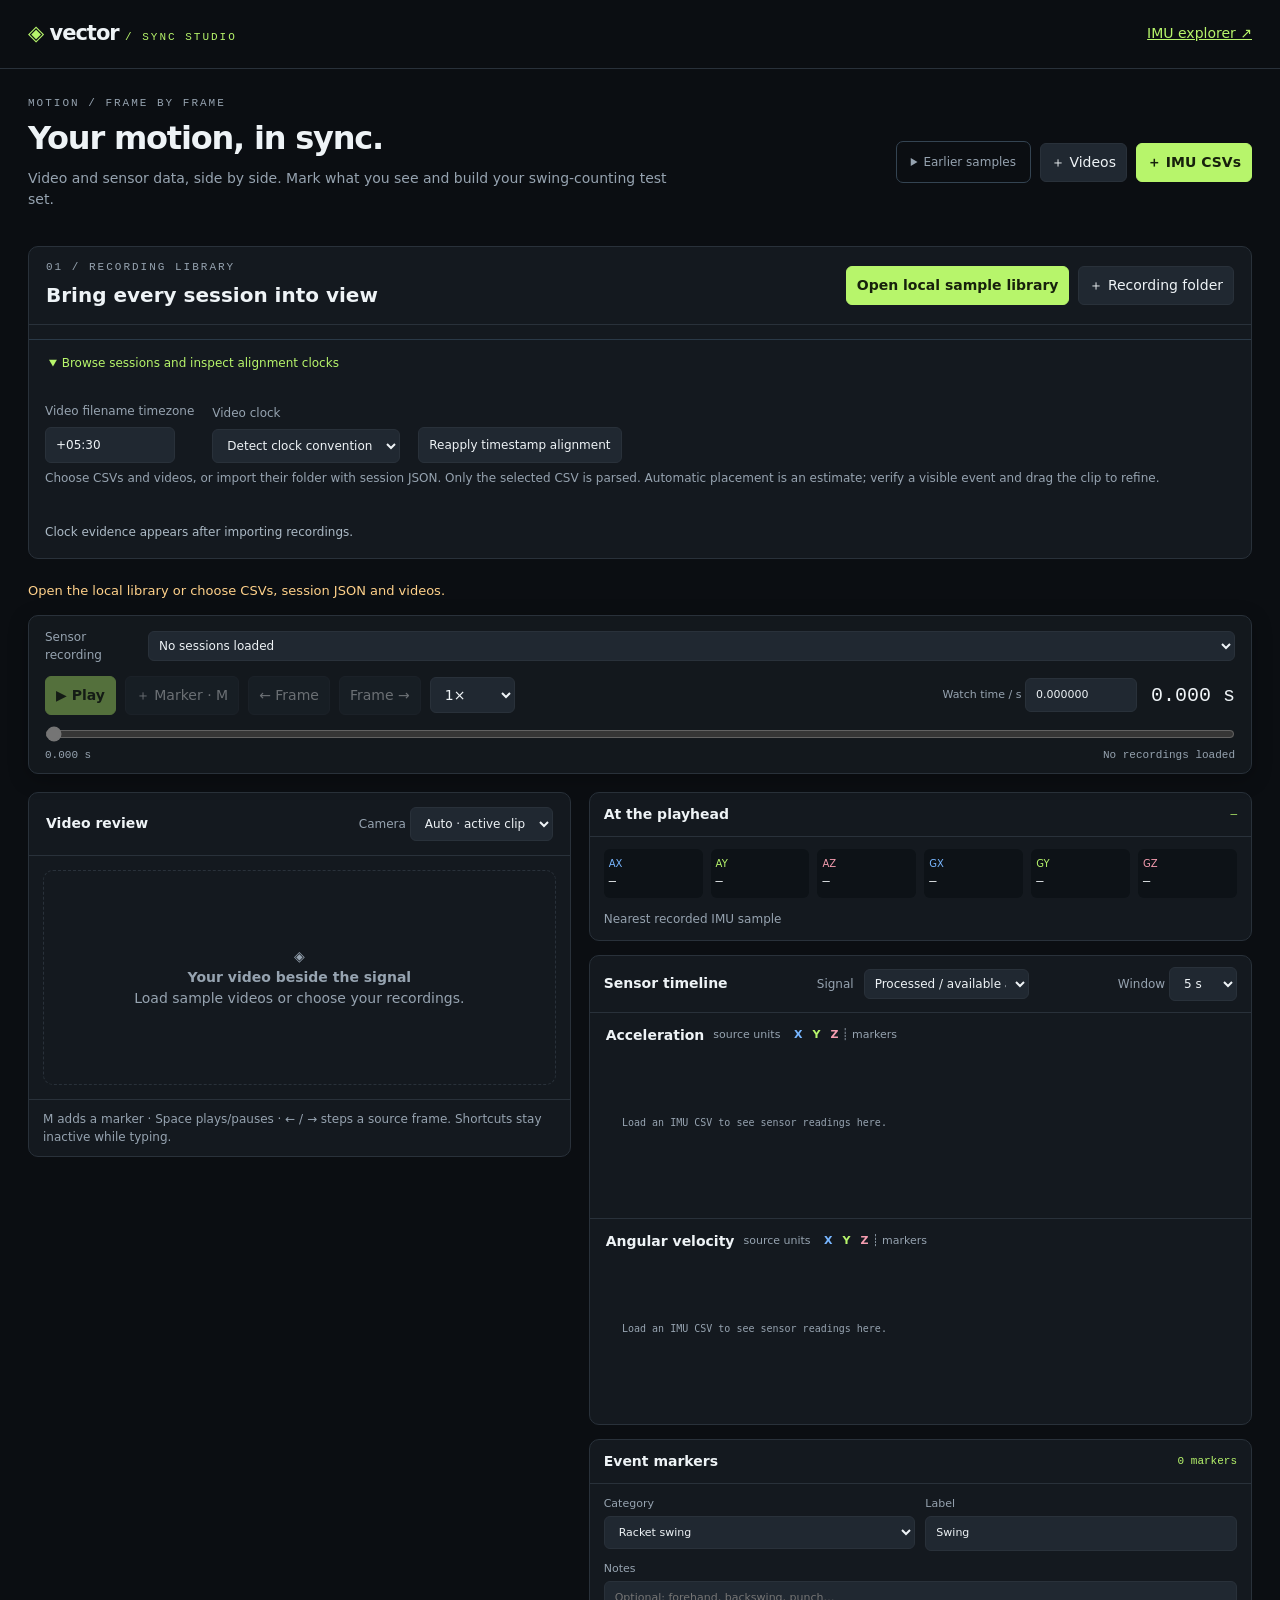
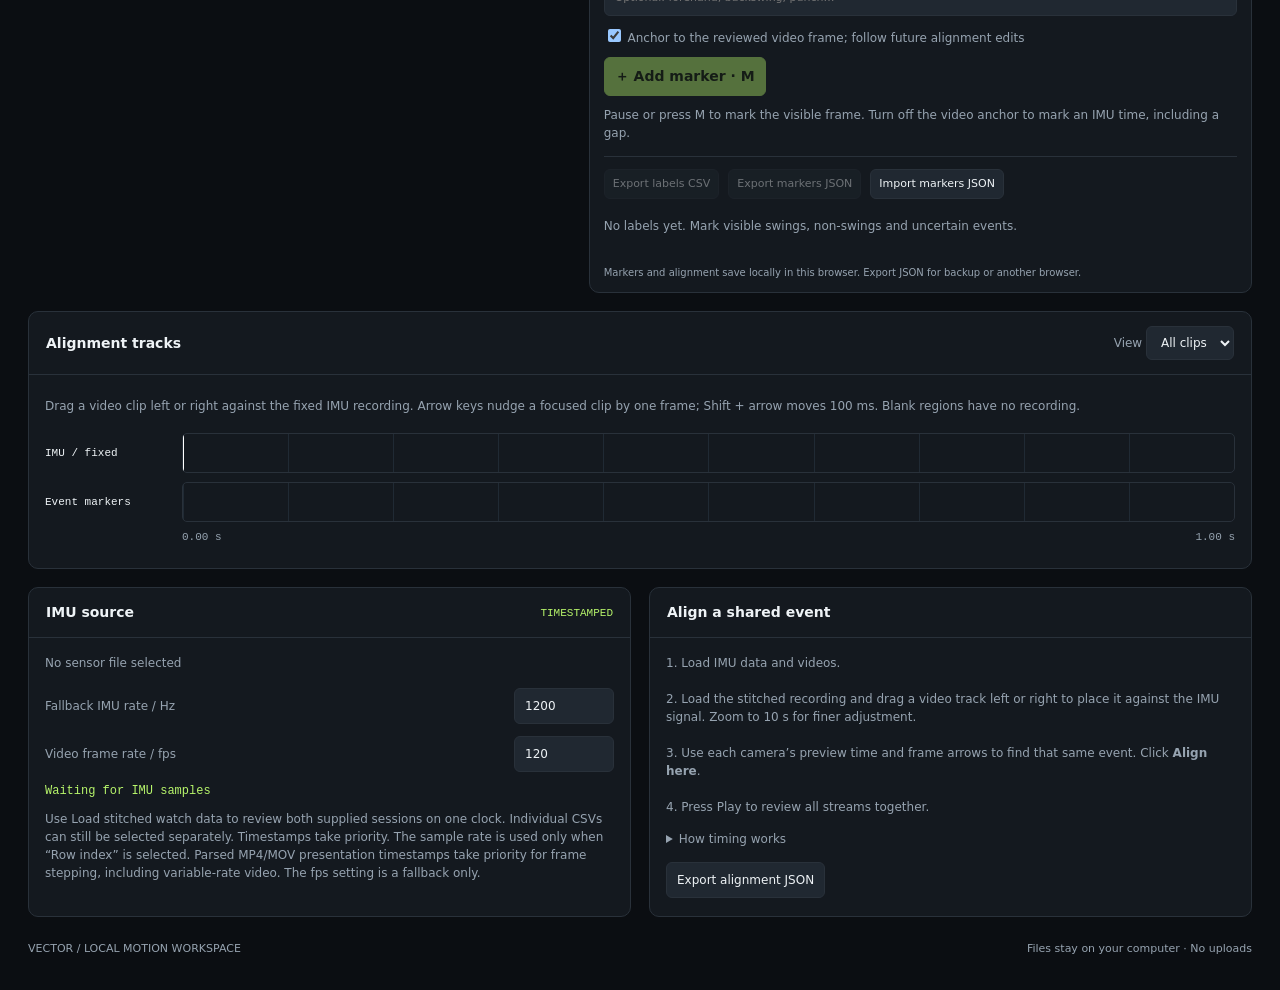
==== index.html @ 20eda65a "feat: add IMU video sync studio with CSV session library" ====
<!doctype html>
<html lang="en">
<head><meta charset="utf-8"><meta name="viewport" content="width=device-width,initial-scale=1"><title>Vector / Sync studio</title>
<link rel="stylesheet" href="web/sync-studio.css"></head>
<body><header><div class="brand"><span>◈</span> vector <span class="tag"> / SYNC STUDIO</span></div><a href="imu-explorer.html">IMU explorer ↗</a></header>
<main><div class="intro"><div><div class="eyebrow">MOTION / FRAME BY FRAME</div><h1>Your motion, in sync.</h1><p>Video and sensor data, side by side. Mark what you see and build your swing-counting test set.</p></div><div class="toolbar"><details class="legacy-tools"><summary>Earlier samples</summary><div class="toolbar"><button id="watchSamples" class="primary">Load stitched watch data</button><button id="samples">Load sample videos</button><button id="reviewPlacement">Apply rough reviewed placement</button></div></details><label class="upload">＋ Videos<input id="videoFiles" type="file" accept="video/*,.mov" multiple></label><label class="upload primary">＋ IMU CSVs<input id="csvFile" type="file" accept=".csv,.tsv,.txt,.json,text/csv" multiple></label></div></div>
<section class="panel library-panel"><div class="head"><div><div class="eyebrow">01 / RECORDING LIBRARY</div><h2>Bring every session into view</h2></div><div class="toolbar"><button id="loadLibrary" class="primary">Open local sample library</button><label class="upload">＋ Recording folder<input id="folderFiles" type="file" webkitdirectory multiple></label></div></div><details id="libraryDetails" open><summary class="library-summary">Browse sessions and inspect alignment clocks</summary><div class="body"><div class="library-options"><label>Video filename timezone <input id="filenameZone" value="+05:30" aria-label="Video filename timezone" size="7"></label><label>Video clock <select id="videoClockPolicy"><option value="auto">Detect clock convention</option><option value="filename">Filename is start</option><option value="creation">Creation tag is start</option></select></label><button id="reapplyClock">Reapply timestamp alignment</button></div><p class="note">Choose CSVs and videos, or import their folder with session JSON. Only the selected CSV is parsed. Automatic placement is an estimate; verify a visible event and drag the clip to refine.</p><div id="libraryList" class="library-list"></div><div id="clockEvidence" class="clock-evidence" aria-live="polite">Clock evidence appears after importing recordings.</div></div></details></section><div id="message" role="status" aria-live="polite">Open the local library or choose CSVs, session JSON and videos.</div>
<div class="panel transport"><label class="field">Sensor recording<select id="sessions" aria-label="Active watch session"><option value="">No sessions loaded</option></select></label><div class="row"><div class="toolbar"><button id="play" class="primary" disabled>▶ Play</button><button id="quickMarker" disabled>＋ Marker · M</button><button id="prev" disabled aria-label="Previous frame">← Frame</button><button id="next" disabled aria-label="Next frame">Frame →</button><select id="speed" aria-label="Playback speed"><option value="0.1">0.1×</option><option value="0.25">0.25×</option><option value="0.5">0.5×</option><option value="1" selected>1×</option><option value="2">2×</option></select></div><div class="transport-time"><label>Watch time / s <input id="timeEntry" type="number" min="0" step="0.000001" value="0" aria-label="Watch time in seconds"></label><div class="clock" id="clock">0.000 s</div></div></div><input class="timeline" id="timeline" type="range" min="0" max="1" step="0.000001" value="0" disabled aria-label="Session playhead"><div class="ends"><span id="start">0.000 s</span><span id="end">No recordings loaded</span></div></div>

<div class="review-grid"><section class="video-column"><div class="head"><h2>Video review</h2><label class="note">Camera <select id="cameraFocus" aria-label="Reviewed camera"><option value="auto">Auto · active clip</option></select></label></div><div id="videos" class="videos"></div><div id="empty" class="empty">◈<br><strong>Your video beside the signal</strong><br>Load sample videos or choose your recordings.</div><p class="note video-hint">M adds a marker · Space plays/pauses · ← / → steps a source frame. Shortcuts stay inactive while typing.</p></section><section class="data-column"><div class="panel"><div class="head"><h2>At the playhead</h2><span class="badge" id="sampleIndex">—</span></div><div class="body"><div class="values" id="values"></div><div id="sampleTime" class="note" style="margin-top:12px">Nearest recorded IMU sample</div></div></div>
<div class="panel"><div class="head"><h2>Sensor timeline</h2><label class="field">Signal<select id="signal"><option value="filtered">Processed / available axes</option><option value="raw">Original raw axes</option></select></label><label class="note">Window <select id="window"><option value="2">2 s</option><option value="5" selected>5 s</option><option value="10">10 s</option><option value="30">30 s</option></select></label></div><div class="chartwrap"><div class="row"><strong>Acceleration</strong><span class="legend">source units <b class="x">X</b><b class="y">Y</b><b class="z">Z</b> <span class="muted">┊ markers</span></span></div><canvas id="acc" aria-label="Acceleration chart; click to seek"></canvas></div><div class="chartwrap"><div class="row"><strong>Angular velocity</strong><span class="legend">source units <b class="x">X</b><b class="y">Y</b><b class="z">Z</b> <span class="muted">┊ markers</span></span></div><canvas id="gyro" aria-label="Gyroscope chart; click to seek"></canvas></div></div><section class="panel marker-panel"><div class="head"><h2>Event markers</h2><span id="markerCount" class="badge">0 markers</span></div><div class="body"><form id="markerForm"><div class="marker-fields"><label>Category<select id="markerKind"><option value="swing">Racket swing</option><option value="not-swing">Not a swing</option><option value="uncertain">Uncertain</option><option value="sync">Sync reference</option></select></label><label>Label<input id="markerLabel" type="text" maxlength="160" value="Swing" required></label><label class="marker-notes">Notes<input id="markerNotes" type="text" maxlength="1000" placeholder="Optional: forehand, backswing, punch…"></label></div><label class="note marker-anchor"><input id="anchorVideo" type="checkbox" checked> Anchor to the reviewed video frame; follow future alignment edits</label><div class="toolbar"><button id="addMarker" class="primary" type="submit" disabled>＋ Add marker · M</button><button id="cancelMarker" type="button" hidden>Cancel edit</button><button id="moveMarker" type="button" hidden>Move to cursor</button><button id="undoMarker" type="button" hidden>Undo delete</button></div></form><div id="markerHelp" class="note" style="margin-top:10px">Pause or press M to mark the visible frame. Turn off the video anchor to mark an IMU time, including a gap.</div><div class="toolbar marker-exports"><button id="markersCSV" disabled>Export labels CSV</button><button id="markersJSON" disabled>Export markers JSON</button><label class="upload secondary">Import markers JSON<input id="markersImport" type="file" accept=".json,application/json"></label></div><div id="markerList" class="marker-list"><p class="note">No labels yet. Mark visible swings, non-swings and uncertain events.</p></div><div id="markerStorage" class="note">Markers and alignment save locally in this browser. Export JSON for backup or another browser.</div></div></section></section></div><div class="panel track-panel"><div class="head"><h2>Alignment tracks</h2><label class="note">View <select id="trackZoom"><option value="0">All clips</option><option value="30">30 s</option><option value="10">10 s</option></select></label></div><div class="track-body"><p class="note">Drag a video clip left or right against the fixed IMU recording. Arrow keys nudge a focused clip by one frame; Shift + arrow moves 100 ms. Blank regions have no recording.</p><div class="track-row"><div class="track-name">IMU / fixed</div><div class="track-lane" id="imuTrack"></div></div><div id="cameraTracks"></div><div class="track-row"><div class="track-name">Event markers</div><div class="track-lane" id="markersTrack" aria-label="Event markers on the shared timeline"></div></div><div class="track-row"><div></div><div class="ends"><span id="trackFrom">0 s</span><span id="trackTo">0 s</span></div></div></div></div>
<div class="settings-grid"><section><div class="panel"><div class="head"><h2>IMU source</h2><span class="badge">TIMESTAMPED</span></div><div class="body"><div id="imuName" class="note">No sensor file selected</div><div id="mapping" class="mapping"><div id="columns"></div><button id="apply" class="primary">Apply column mapping</button></div><div class="field" style="margin-top:16px"><label for="hz">Fallback IMU rate / Hz</label><input id="hz" type="number" min="1" value="1200"></div><div class="field"><label for="fps">Video frame rate / fps</label><input id="fps" type="number" min="1" value="120" step="0.001"></div><div id="imuStats" class="stat">Waiting for IMU samples</div><p class="note">Use Load stitched watch data to review both supplied sessions on one clock. Individual CSVs can still be selected separately. Timestamps take priority. The sample rate is used only when “Row index” is selected. Parsed MP4/MOV presentation timestamps take priority for frame stepping, including variable-rate video. The fps setting is a fallback only.</p></div></div>
<div class="panel"><div class="head"><h2>Align a shared event</h2></div><div class="body note">1. Load IMU data and videos.<br><br>2. Load the stitched recording and drag a video track left or right to place it against the IMU signal. Zoom to 10 s for finer adjustment.<br><br>3. Use each camera’s preview time and frame arrows to find that same event. Click <strong>Align here</strong>.<br><br>4. Press Play to review all streams together.<details><summary>How timing works</summary><p>Video time = session time × clock rate + camera offset. Two matching events can estimate clock drift using Anchor 1 and Anchor 2. Each watch session keeps its own camera alignment; uncheck cameras that do not cover it. Session zero is the first IMU row. The combined recording preserves the gap between the two watch sessions. Playback follows the full shared watch timeline. Each video plays only inside its aligned clip interval; missing video or IMU samples are shown as empty regions. Buffering pauses playback.</p><p>1200 Hz / 120 fps is roughly 10 readings per source frame. Every valid IMU row is retained; charts use per-pixel min/max envelopes. Values show the nearest timestamp. Browser decoding and display refresh can limit frame presentation; this is manual alignment, not hardware synchronization.</p></details><button id="export" style="margin-top:14px">Export alignment JSON</button></div></div></section></div><footer><span>VECTOR / LOCAL MOTION WORKSPACE</span><span>Files stay on your computer · No uploads</span></footer></main>
<script src="web/import-clock.js"></script><script src="web/sync-core.js"></script><script src="web/marker-core.js"></script><script src="web/sync-markers.js"></script><script src="web/sync-studio.js"></script><script src="web/session-library.js"></script></body></html>
---- web/sync-studio.css ----
:root{color-scheme:dark;--bg:#0b0e12;--panel:#14191f;--line:#29313a;--muted:#96a3b0;--text:#eef3f6;--mint:#b7f56b;--blue:#78b6ff;--pink:#f49caf}*{box-sizing:border-box}body{margin:0;background:var(--bg);color:var(--text);font:14px/1.5 system-ui,sans-serif}header{border-bottom:1px solid var(--line);padding:18px 28px;display:flex;justify-content:space-between;align-items:center;gap:15px}a{color:var(--mint)}.brand{font-size:21px;font-weight:800;letter-spacing:-1px}.brand span{color:var(--mint)}.tag,.eyebrow{font:11px ui-monospace,monospace;letter-spacing:2px;color:var(--muted)}main{max-width:1700px;margin:auto;padding:28px}h1{font-size:32px;letter-spacing:-1.2px;margin:5px 0}h2{font-size:14px;margin:0}p{color:var(--muted);margin:6px 0 18px}button,.upload,select,input{font:inherit;border:1px solid var(--line);border-radius:6px;background:#202831;color:var(--text);padding:8px 10px}button,.upload{cursor:pointer}button:hover,.upload:hover{border-color:var(--mint)}button:disabled{opacity:.4;cursor:default}button.primary,.upload.primary{background:var(--mint);color:#17210c;border-color:var(--mint);font-weight:700}button:focus-visible,input:focus-visible,select:focus-visible,a:focus-visible{outline:2px solid var(--mint);outline-offset:3px}input[type=number]{width:100px}input[type=range]{padding:0;accent-color:var(--mint)}.upload{display:inline-block}.upload input{position:absolute;width:1px;height:1px;opacity:0}.upload:focus-within{outline:2px solid var(--mint)}.toolbar,.row{display:flex;gap:9px;align-items:center;flex-wrap:wrap}.intro{display:flex;justify-content:space-between;align-items:center;gap:20px;margin-bottom:24px}.layout{display:grid;grid-template-columns:minmax(0,1fr) 310px;gap:18px}.panel,.camera{border:1px solid var(--line);background:var(--panel);border-radius:10px;overflow:hidden}.head{display:flex;align-items:center;justify-content:space-between;gap:10px;padding:14px 17px;border-bottom:1px solid var(--line)}.head small,small,.muted{color:var(--muted)}.videos{display:grid;grid-template-columns:repeat(auto-fit,minmax(260px,1fr));gap:14px;margin-bottom:18px}.camera video{display:block;width:100%;height:280px;object-fit:contain;background:#030506}.camera .head{padding:10px 12px}.camera .name{white-space:nowrap;overflow:hidden;text-overflow:ellipsis;max-width:220px;font-size:12px}.camera .controls{padding:12px}.camera label{font-size:11px;color:var(--muted)}.camera input{width:88px;padding:5px}.camera input[type=checkbox]{width:auto;accent-color:var(--mint)}.camera button{padding:5px 8px;font-size:12px}.camera .status{font:11px ui-monospace,monospace;color:var(--muted);min-height:18px;margin-top:9px}.empty{padding:75px 22px;text-align:center;color:var(--muted);border:1px dashed var(--line);border-radius:10px;margin-bottom:18px}.transport{padding:17px;margin-bottom:18px}.transport .row{justify-content:space-between}.clock{font:25px ui-monospace,monospace;font-variant-numeric:tabular-nums}.timeline{width:100%;margin:19px 0 8px}.ends{display:flex;justify-content:space-between;font:11px ui-monospace,monospace;color:var(--muted)}.chartwrap{padding:12px 16px}.chartwrap+.chartwrap{border-top:1px solid var(--line)}canvas{display:block;width:100%;height:175px;cursor:crosshair;touch-action:none}.legend{font-size:11px;color:var(--muted)}.legend b{margin-left:10px}.x{color:var(--blue)}.y{color:var(--mint)}.z{color:var(--pink)}aside .panel{margin-bottom:16px}.body{padding:16px}.field{display:flex;justify-content:space-between;align-items:center;gap:10px;margin-bottom:12px;font-size:12px;color:var(--muted)}.field select{width:165px;padding:6px}.values{display:grid;grid-template-columns:repeat(3,1fr);gap:8px}.readout{padding:12px 8px;background:#0d1217;border-radius:6px;font:16px ui-monospace,monospace}.readout small{display:block;font:10px system-ui;margin-bottom:6px}.note{font-size:12px;color:var(--muted)}#message{color:#ffd18a;min-height:22px;margin-bottom:12px;font-size:13px}.badge{color:var(--mint);font:11px ui-monospace,monospace}.mapping{display:none}.mapping.visible{display:block}.stat{font:12px ui-monospace,monospace;margin:12px 0;color:var(--mint)}footer{margin-top:24px;color:var(--muted);font-size:11px;display:flex;justify-content:space-between}details{margin-top:14px;font-size:12px;color:var(--muted)}summary{cursor:pointer}#imuName{overflow-wrap:anywhere} @media(max-width:1000px){.layout{grid-template-columns:1fr}aside{display:grid;grid-template-columns:1fr 1fr;gap:16px}.intro{align-items:flex-start;flex-direction:column}}@media(max-width:600px){main{padding:18px}header{padding:16px 18px}.tag{display:none}aside{display:block}h1{font-size:27px}.videos{grid-template-columns:1fr}.camera video{height:240px}.clock{font-size:20px}}
.track-panel{margin-bottom:18px}.track-body{padding:16px}.track-row{display:grid;grid-template-columns:125px minmax(0,1fr);gap:12px;align-items:center;margin:9px 0}.track-name{font:11px ui-monospace,monospace;overflow:hidden;text-overflow:ellipsis;white-space:nowrap}.track-lane{height:40px;position:relative;overflow:hidden;background:repeating-linear-gradient(90deg,#202a34 0,#202a34 1px,transparent 1px,transparent 10%);border:1px solid var(--line);border-radius:5px;cursor:crosshair}.video-clip,.imu-segment{position:absolute;top:4px;height:30px;white-space:nowrap;overflow:hidden;text-overflow:ellipsis;font:11px ui-monospace,monospace;border-radius:4px}.video-clip{background:#29567c;border:1px solid #78b6ff;cursor:grab;touch-action:none;min-width:8px}.video-clip:active{cursor:grabbing}.imu-segment{background:#354b24;border:1px solid #b7f56b;color:#b7f56b;padding:5px 8px}.track-cursor{position:absolute;top:0;bottom:0;width:1px;background:#fff;pointer-events:none}.video-stage{position:relative}.no-clip{position:absolute;inset:0;background:#06090eef;display:grid;place-content:center;color:var(--muted)}.no-clip[hidden]{display:none}@media(max-width:600px){.track-row{grid-template-columns:85px minmax(0,1fr);gap:6px}}

/* Review workspace: the camera stays beside the plots and label controls. */
main{max-width:1600px}.intro{margin-bottom:18px}.intro p{max-width:660px}.review-grid{display:grid;grid-template-columns:minmax(300px,.9fr) minmax(360px,1.1fr);gap:18px;align-items:start;margin-bottom:18px}.video-column{position:sticky;top:130px;min-width:0;border:1px solid var(--line);background:var(--panel);border-radius:10px;overflow:hidden}.data-column{min-width:0;display:flex;flex-direction:column;gap:14px}.videos{display:block;margin:0}.camera{border:0;border-radius:0}.camera[hidden]{display:none}.camera video{height:clamp(270px,48vh,480px)}.camera .controls{padding:10px 14px}.camera .name{max-width:none}.camera-settings{margin:0;border-top:1px solid var(--line);padding:8px 14px}.camera-settings>summary{font-size:11px}.camera-settings .row{margin-top:10px}.video-hint{padding:10px 14px;margin:0;border-top:1px solid var(--line)}.camera .status{font-size:10px;line-height:1.6;overflow-wrap:anywhere}.transport{position:sticky;top:0;z-index:5;box-shadow:0 5px 20px #0004;padding:12px 16px;background:#14191ff5;backdrop-filter:blur(12px)}.timeline{margin:10px 0 5px}.transport-time{display:flex;align-items:center;gap:14px}.transport-time label{font-size:11px;color:var(--muted)}#timeEntry{width:112px}.clock{font-size:20px}.settings-grid{display:block}.settings-grid>section{display:grid;grid-template-columns:1fr 1fr;gap:18px}.field select{max-width:220px}.head .field{margin:0}.chartwrap canvas{height:160px}.data-column>.panel .head{padding:11px 14px}.data-column .values{grid-template-columns:repeat(6,minmax(0,1fr))}.data-column .readout{font-size:12px;padding:9px 5px;overflow-wrap:anywhere}.data-column .readout small{font-size:10px}.data-column .body{padding:12px 14px}.marker-fields{display:grid;grid-template-columns:1fr 1fr;gap:10px}.marker-fields label{font-size:11px;color:var(--muted);display:flex;flex-direction:column;gap:4px}.marker-fields input,.marker-fields select{width:100%;min-width:0}.marker-notes{grid-column:1/-1}.marker-anchor{display:block;margin:10px 0}.marker-exports{margin-top:14px;border-top:1px solid var(--line);padding-top:12px}.marker-exports button,.marker-exports .upload{font-size:11px;padding:6px 8px}.upload.secondary{background:#202831;color:var(--text);border-color:var(--line)}.marker-list{max-height:300px;overflow:auto;margin:12px 0}.marker-item{display:flex;align-items:center;gap:7px;padding:8px 0;border-bottom:1px solid var(--line)}.marker-item.active{background:#2b3423}.marker-jump{flex:1;min-width:0;display:flex;flex-direction:column;text-align:left;background:transparent;border:0;padding:4px 7px}.marker-jump strong{font-size:12px;overflow-wrap:anywhere}.marker-jump small{font-size:10px;overflow-wrap:anywhere}.marker-item>button:not(.marker-jump){font-size:11px;padding:5px 7px}.marker-kind{font:10px ui-monospace,monospace;color:var(--mint)}.marker-kind.uncertain{color:#ffd18a}.marker-kind.not-swing{color:var(--pink)}.marker-tick{position:absolute;top:0;bottom:0;width:9px;padding:0;transform:translateX(-50%);border:0;border-radius:0;background:#ffc180;z-index:2}.marker-tick:hover{background:#fff}.marker-tick.not-swing{background:var(--pink)}.marker-tick.uncertain{background:#b6a1ff}.marker-tick.sync{background:var(--blue)}#markerStorage{font-size:10px}button[hidden]{display:none}.empty{margin:14px}.head select{max-width:230px}#markersTrack{overflow:hidden}
@media(max-width:1000px){.review-grid{grid-template-columns:minmax(260px,.85fr) minmax(340px,1.15fr)}.intro{align-items:flex-start;flex-direction:column}.head{flex-wrap:wrap}.data-column .values{grid-template-columns:repeat(3,minmax(0,1fr))}.camera video{height:clamp(260px,43vh,430px)}.transport-time{gap:8px}.clock{font-size:17px}.transport{padding:10px 12px}.toolbar{gap:6px}}
@media(max-width:700px){.review-grid{grid-template-columns:1fr}.video-column{position:static}.transport{position:static}.settings-grid>section{grid-template-columns:1fr}.camera video{height:350px}.transport-time{width:100%;justify-content:space-between}.marker-fields{grid-template-columns:1fr}.marker-notes{grid-column:auto}.head select{max-width:190px}}
.marker-tick{background:var(--mint)}.marker-tick.uncertain{background:#ffc180}.marker-kind.sync{color:var(--blue)}
/* Session import and clock evidence */
.library-panel{margin-bottom:22px}.library-options{display:flex;align-items:end;gap:18px;flex-wrap:wrap}.library-options label{display:grid;gap:7px;color:var(--muted,#a7b4bf);font-size:12px}.library-options input{max-width:130px}.library-list{display:grid;grid-template-columns:repeat(auto-fit,minmax(300px,1fr));gap:8px;max-height:270px;overflow:auto;margin:18px 0}.library-item{display:grid;text-align:left;gap:8px;padding:14px;min-width:0;background:#151e27;border:1px solid #2a3947;border-radius:9px}.library-item strong{overflow-wrap:anywhere;font-size:12px}.library-item span{font-size:11px;line-height:1.6;color:#a6b5c3}.library-item.selected{border-color:#b7f56b;background:#202e24}.clock-evidence{font-size:12px;line-height:1.6;color:#acbac6}.clock-row{display:grid;grid-template-columns:minmax(160px,1fr) 3fr;gap:5px 16px;padding:12px 0;border-top:1px solid #2a3947}.clock-row strong{color:#e7eef5}.clock-row small{grid-column:2;color:#d7bd91}.library-panel .head{flex-wrap:wrap}.library-panel h2{margin-top:7px}@media(max-width:700px){.clock-row{grid-template-columns:1fr}.clock-row small{grid-column:1}.library-list{grid-template-columns:1fr}}
.library-summary{padding:14px 20px;cursor:pointer;color:#b7f56b;border-top:1px solid #2a3947}.clock-evidence{max-height:300px;overflow:auto}.library-panel .head h2{font-size:20px}
.transport>.field{margin-bottom:12px;max-width:100%}.transport>.field select{width:100%;max-width:100%;text-overflow:ellipsis}.clock-row span{overflow-wrap:anywhere}
.legacy-tools{position:relative}.legacy-tools summary{cursor:pointer;padding:11px 14px;border:1px solid #344452;border-radius:7px;font-size:12px}.legacy-tools[open]>.toolbar{position:absolute;top:45px;right:0;z-index:15;width:270px;padding:15px;background:#19232d;border:1px solid #344452;border-radius:9px;box-shadow:0 16px 40px #0008}.legacy-tools button{width:100%}
.track-row[hidden]{display:none}.video-column{top:185px}.transport>.field select{max-width:none}.legacy-tools{margin-top:0}
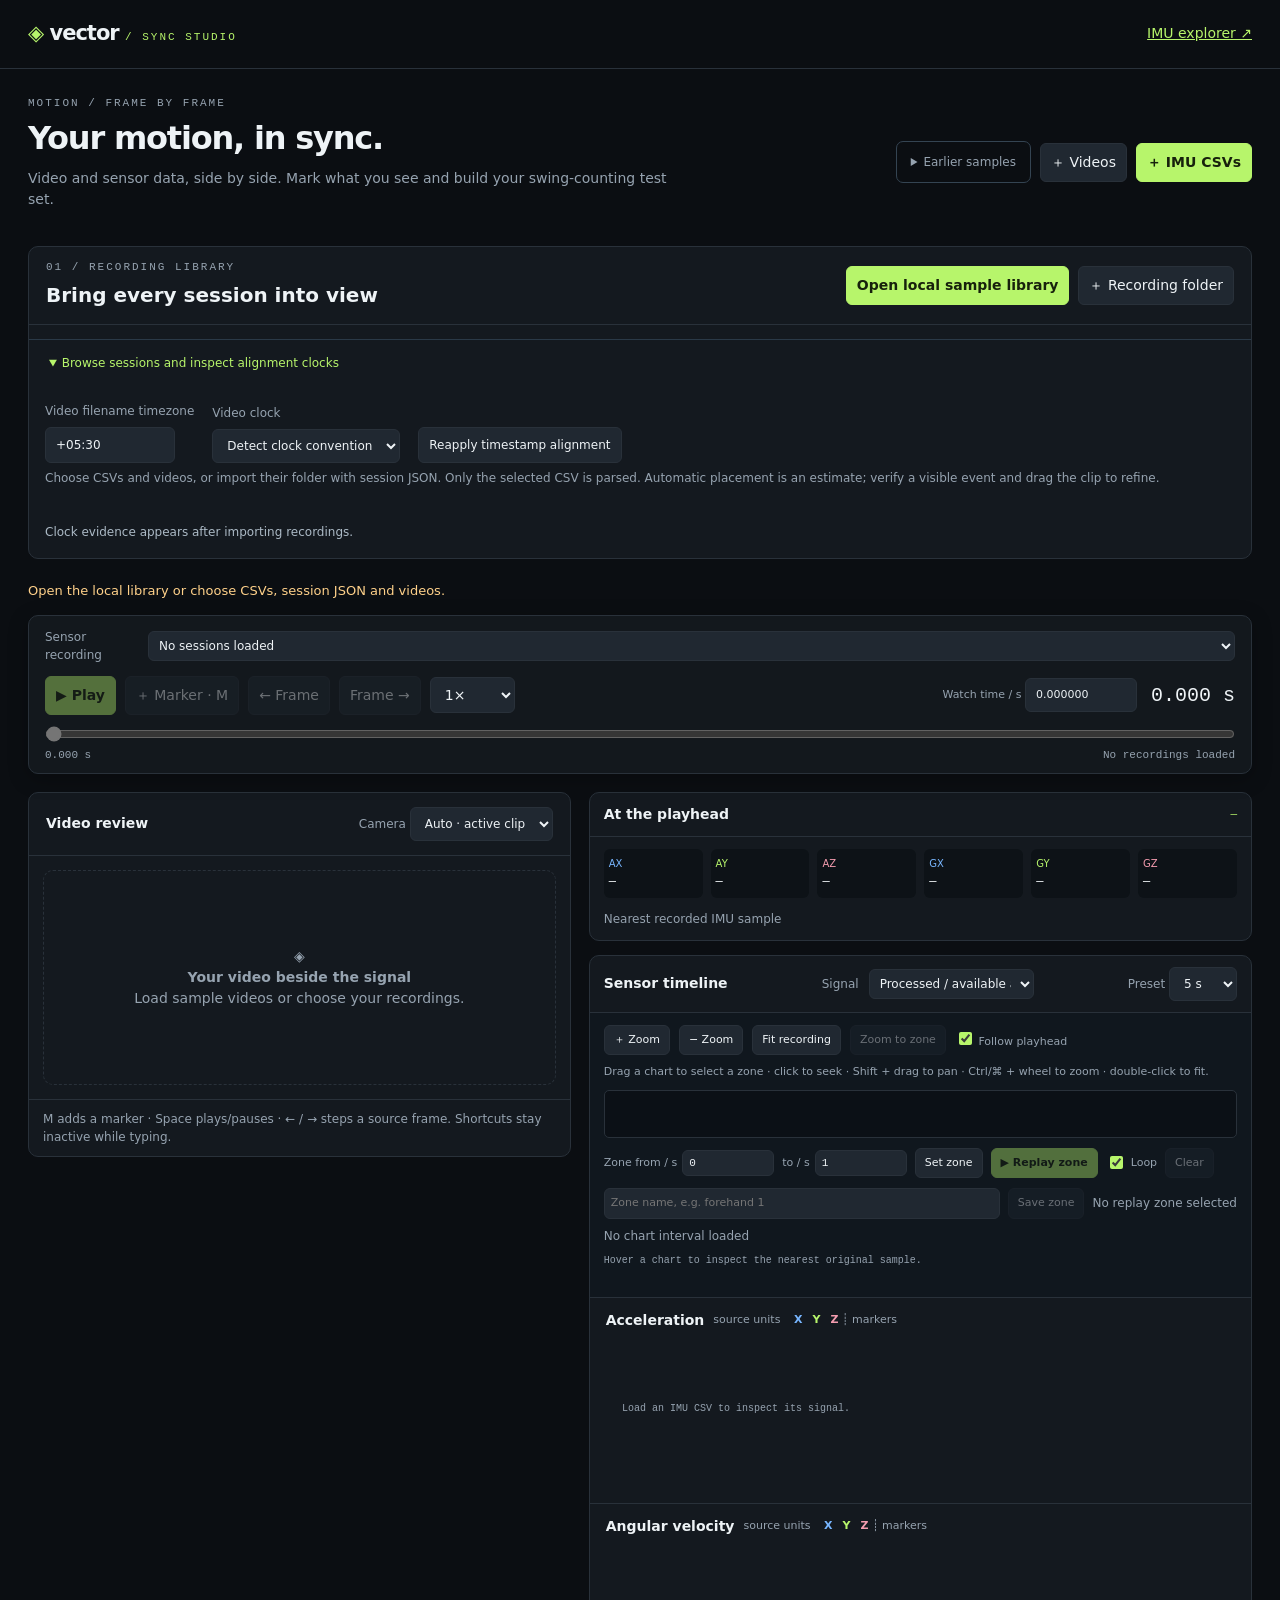
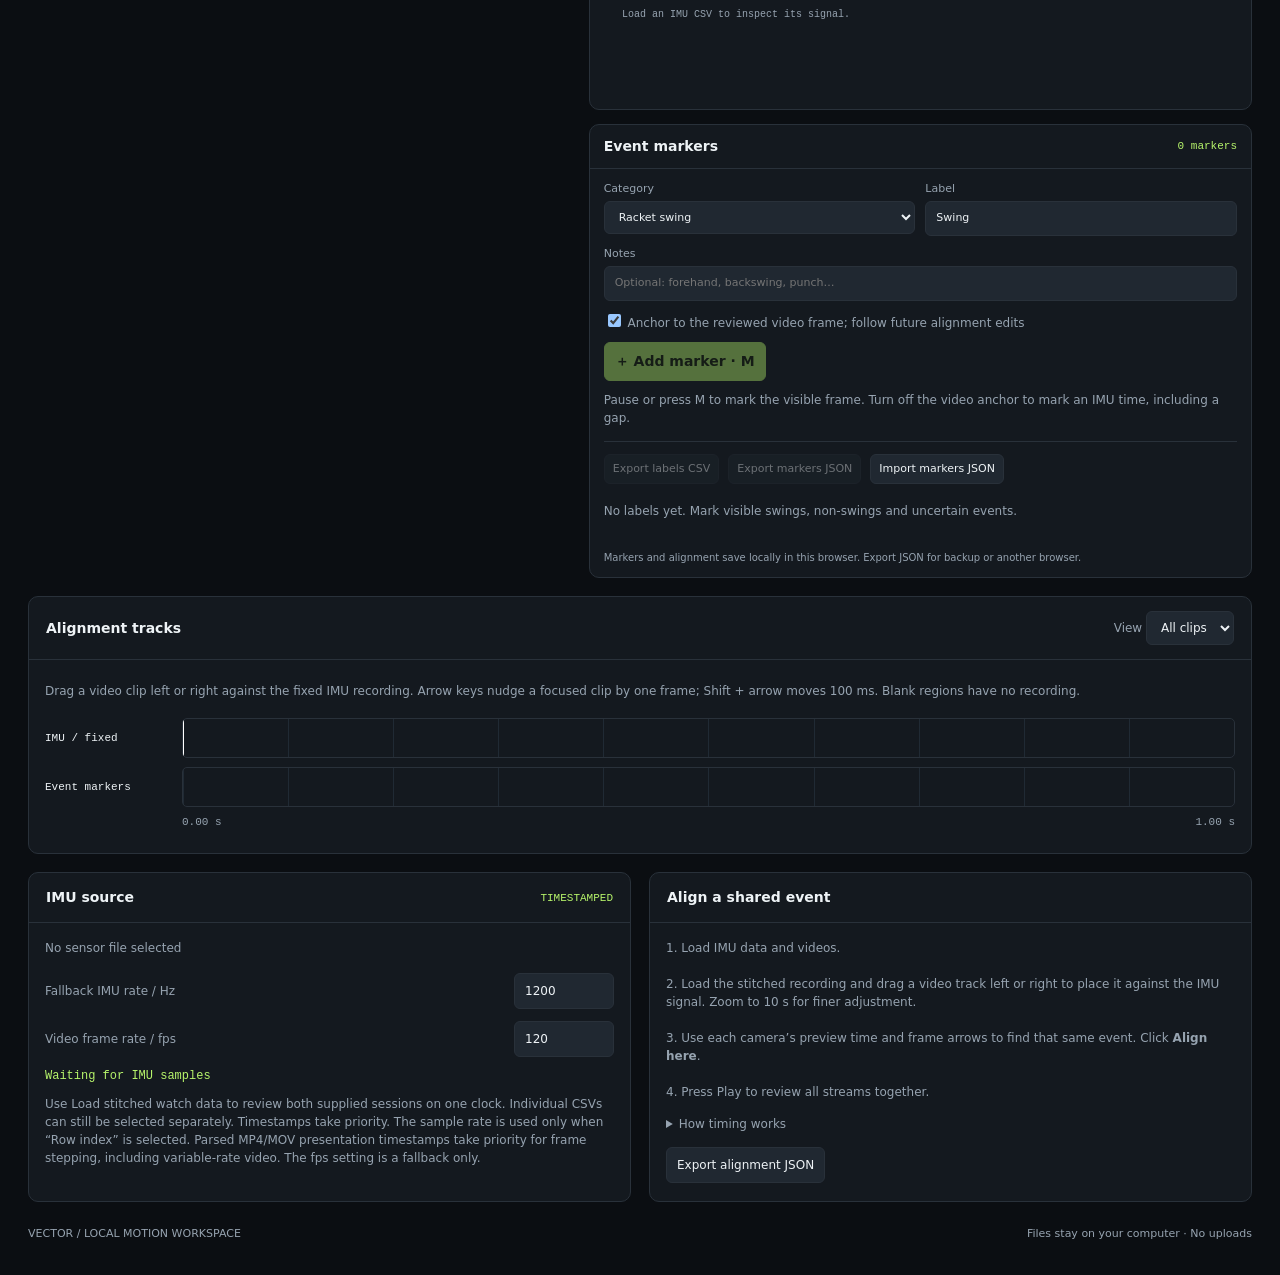
==== commit 2f0ee73e: "feat: add interactive charts and synchronized replay zones" ====
--- a/index.html
+++ b/index.html
@@ -8,7 +8,7 @@
 <div class="panel transport"><label class="field">Sensor recording<select id="sessions" aria-label="Active watch session"><option value="">No sessions loaded</option></select></label><div class="row"><div class="toolbar"><button id="play" class="primary" disabled>▶ Play</button><button id="quickMarker" disabled>＋ Marker · M</button><button id="prev" disabled aria-label="Previous frame">← Frame</button><button id="next" disabled aria-label="Next frame">Frame →</button><select id="speed" aria-label="Playback speed"><option value="0.1">0.1×</option><option value="0.25">0.25×</option><option value="0.5">0.5×</option><option value="1" selected>1×</option><option value="2">2×</option></select></div><div class="transport-time"><label>Watch time / s <input id="timeEntry" type="number" min="0" step="0.000001" value="0" aria-label="Watch time in seconds"></label><div class="clock" id="clock">0.000 s</div></div></div><input class="timeline" id="timeline" type="range" min="0" max="1" step="0.000001" value="0" disabled aria-label="Session playhead"><div class="ends"><span id="start">0.000 s</span><span id="end">No recordings loaded</span></div></div>
 
 <div class="review-grid"><section class="video-column"><div class="head"><h2>Video review</h2><label class="note">Camera <select id="cameraFocus" aria-label="Reviewed camera"><option value="auto">Auto · active clip</option></select></label></div><div id="videos" class="videos"></div><div id="empty" class="empty">◈<br><strong>Your video beside the signal</strong><br>Load sample videos or choose your recordings.</div><p class="note video-hint">M adds a marker · Space plays/pauses · ← / → steps a source frame. Shortcuts stay inactive while typing.</p></section><section class="data-column"><div class="panel"><div class="head"><h2>At the playhead</h2><span class="badge" id="sampleIndex">—</span></div><div class="body"><div class="values" id="values"></div><div id="sampleTime" class="note" style="margin-top:12px">Nearest recorded IMU sample</div></div></div>
-<div class="panel"><div class="head"><h2>Sensor timeline</h2><label class="field">Signal<select id="signal"><option value="filtered">Processed / available axes</option><option value="raw">Original raw axes</option></select></label><label class="note">Window <select id="window"><option value="2">2 s</option><option value="5" selected>5 s</option><option value="10">10 s</option><option value="30">30 s</option></select></label></div><div class="chartwrap"><div class="row"><strong>Acceleration</strong><span class="legend">source units <b class="x">X</b><b class="y">Y</b><b class="z">Z</b> <span class="muted">┊ markers</span></span></div><canvas id="acc" aria-label="Acceleration chart; click to seek"></canvas></div><div class="chartwrap"><div class="row"><strong>Angular velocity</strong><span class="legend">source units <b class="x">X</b><b class="y">Y</b><b class="z">Z</b> <span class="muted">┊ markers</span></span></div><canvas id="gyro" aria-label="Gyroscope chart; click to seek"></canvas></div></div><section class="panel marker-panel"><div class="head"><h2>Event markers</h2><span id="markerCount" class="badge">0 markers</span></div><div class="body"><form id="markerForm"><div class="marker-fields"><label>Category<select id="markerKind"><option value="swing">Racket swing</option><option value="not-swing">Not a swing</option><option value="uncertain">Uncertain</option><option value="sync">Sync reference</option></select></label><label>Label<input id="markerLabel" type="text" maxlength="160" value="Swing" required></label><label class="marker-notes">Notes<input id="markerNotes" type="text" maxlength="1000" placeholder="Optional: forehand, backswing, punch…"></label></div><label class="note marker-anchor"><input id="anchorVideo" type="checkbox" checked> Anchor to the reviewed video frame; follow future alignment edits</label><div class="toolbar"><button id="addMarker" class="primary" type="submit" disabled>＋ Add marker · M</button><button id="cancelMarker" type="button" hidden>Cancel edit</button><button id="moveMarker" type="button" hidden>Move to cursor</button><button id="undoMarker" type="button" hidden>Undo delete</button></div></form><div id="markerHelp" class="note" style="margin-top:10px">Pause or press M to mark the visible frame. Turn off the video anchor to mark an IMU time, including a gap.</div><div class="toolbar marker-exports"><button id="markersCSV" disabled>Export labels CSV</button><button id="markersJSON" disabled>Export markers JSON</button><label class="upload secondary">Import markers JSON<input id="markersImport" type="file" accept=".json,application/json"></label></div><div id="markerList" class="marker-list"><p class="note">No labels yet. Mark visible swings, non-swings and uncertain events.</p></div><div id="markerStorage" class="note">Markers and alignment save locally in this browser. Export JSON for backup or another browser.</div></div></section></section></div><div class="panel track-panel"><div class="head"><h2>Alignment tracks</h2><label class="note">View <select id="trackZoom"><option value="0">All clips</option><option value="30">30 s</option><option value="10">10 s</option></select></label></div><div class="track-body"><p class="note">Drag a video clip left or right against the fixed IMU recording. Arrow keys nudge a focused clip by one frame; Shift + arrow moves 100 ms. Blank regions have no recording.</p><div class="track-row"><div class="track-name">IMU / fixed</div><div class="track-lane" id="imuTrack"></div></div><div id="cameraTracks"></div><div class="track-row"><div class="track-name">Event markers</div><div class="track-lane" id="markersTrack" aria-label="Event markers on the shared timeline"></div></div><div class="track-row"><div></div><div class="ends"><span id="trackFrom">0 s</span><span id="trackTo">0 s</span></div></div></div></div>
+<div class="panel"><div class="head"><h2>Sensor timeline</h2><label class="field">Signal<select id="signal"><option value="filtered">Processed / available axes</option><option value="raw">Original raw axes</option></select></label><label class="note">Preset <select id="window"><option value="2">2 s</option><option value="5" selected>5 s</option><option value="10">10 s</option><option value="30">30 s</option></select></label></div><div class="graph-tools"><div class="toolbar"><button id="graphZoomIn" aria-label="Zoom charts in">＋ Zoom</button><button id="graphZoomOut" aria-label="Zoom charts out">− Zoom</button><button id="graphFit">Fit recording</button><button id="graphZoneZoom" disabled>Zoom to zone</button><label><input id="graphFollow" type="checkbox" checked> Follow playhead</label></div><p class="note">Drag a chart to select a zone · click to seek · Shift + drag to pan · Ctrl/⌘ + wheel to zoom · double-click to fit.</p><canvas id="graphOverview" aria-label="Recording overview; drag to select a replay zone"></canvas><div class="zone-controls"><label>Zone from / s <input id="zoneFrom" type="number" min="0" step="0.001" value="0"></label><label>to / s <input id="zoneTo" type="number" min="0" step="0.001" value="1"></label><button id="applyZone">Set zone</button><button id="replayZone" class="primary" disabled>▶ Replay zone</button><label><input id="loopZone" type="checkbox" checked> Loop</label><button id="clearZone" disabled>Clear</button></div><div class="zone-controls"><input id="zoneName" type="text" maxlength="80" placeholder="Zone name, e.g. forehand 1" aria-label="Replay zone name"><button id="saveZone" disabled>Save zone</button><span id="zoneSummary" class="note" aria-live="polite">No replay zone selected</span></div><div id="savedZones" class="saved-zones"></div><div id="graphViewSummary" class="note">No chart interval loaded</div><div id="graphHint" class="note">Hover a chart to inspect the nearest original sample.</div></div><div class="chartwrap"><div class="row"><strong>Acceleration</strong><span class="legend">source units <b class="x">X</b><b class="y">Y</b><b class="z">Z</b> <span class="muted">┊ markers</span></span></div><canvas id="acc" aria-label="Acceleration chart; click to seek"></canvas></div><div class="chartwrap"><div class="row"><strong>Angular velocity</strong><span class="legend">source units <b class="x">X</b><b class="y">Y</b><b class="z">Z</b> <span class="muted">┊ markers</span></span></div><canvas id="gyro" aria-label="Gyroscope chart; click to seek"></canvas></div></div><section class="panel marker-panel"><div class="head"><h2>Event markers</h2><span id="markerCount" class="badge">0 markers</span></div><div class="body"><form id="markerForm"><div class="marker-fields"><label>Category<select id="markerKind"><option value="swing">Racket swing</option><option value="not-swing">Not a swing</option><option value="uncertain">Uncertain</option><option value="sync">Sync reference</option></select></label><label>Label<input id="markerLabel" type="text" maxlength="160" value="Swing" required></label><label class="marker-notes">Notes<input id="markerNotes" type="text" maxlength="1000" placeholder="Optional: forehand, backswing, punch…"></label></div><label class="note marker-anchor"><input id="anchorVideo" type="checkbox" checked> Anchor to the reviewed video frame; follow future alignment edits</label><div class="toolbar"><button id="addMarker" class="primary" type="submit" disabled>＋ Add marker · M</button><button id="cancelMarker" type="button" hidden>Cancel edit</button><button id="moveMarker" type="button" hidden>Move to cursor</button><button id="undoMarker" type="button" hidden>Undo delete</button></div></form><div id="markerHelp" class="note" style="margin-top:10px">Pause or press M to mark the visible frame. Turn off the video anchor to mark an IMU time, including a gap.</div><div class="toolbar marker-exports"><button id="markersCSV" disabled>Export labels CSV</button><button id="markersJSON" disabled>Export markers JSON</button><label class="upload secondary">Import markers JSON<input id="markersImport" type="file" accept=".json,application/json"></label></div><div id="markerList" class="marker-list"><p class="note">No labels yet. Mark visible swings, non-swings and uncertain events.</p></div><div id="markerStorage" class="note">Markers and alignment save locally in this browser. Export JSON for backup or another browser.</div></div></section></section></div><div class="panel track-panel"><div class="head"><h2>Alignment tracks</h2><label class="note">View <select id="trackZoom"><option value="0">All clips</option><option value="30">30 s</option><option value="10">10 s</option></select></label></div><div class="track-body"><p class="note">Drag a video clip left or right against the fixed IMU recording. Arrow keys nudge a focused clip by one frame; Shift + arrow moves 100 ms. Blank regions have no recording.</p><div class="track-row"><div class="track-name">IMU / fixed</div><div class="track-lane" id="imuTrack"></div></div><div id="cameraTracks"></div><div class="track-row"><div class="track-name">Event markers</div><div class="track-lane" id="markersTrack" aria-label="Event markers on the shared timeline"></div></div><div class="track-row"><div></div><div class="ends"><span id="trackFrom">0 s</span><span id="trackTo">0 s</span></div></div></div></div>
 <div class="settings-grid"><section><div class="panel"><div class="head"><h2>IMU source</h2><span class="badge">TIMESTAMPED</span></div><div class="body"><div id="imuName" class="note">No sensor file selected</div><div id="mapping" class="mapping"><div id="columns"></div><button id="apply" class="primary">Apply column mapping</button></div><div class="field" style="margin-top:16px"><label for="hz">Fallback IMU rate / Hz</label><input id="hz" type="number" min="1" value="1200"></div><div class="field"><label for="fps">Video frame rate / fps</label><input id="fps" type="number" min="1" value="120" step="0.001"></div><div id="imuStats" class="stat">Waiting for IMU samples</div><p class="note">Use Load stitched watch data to review both supplied sessions on one clock. Individual CSVs can still be selected separately. Timestamps take priority. The sample rate is used only when “Row index” is selected. Parsed MP4/MOV presentation timestamps take priority for frame stepping, including variable-rate video. The fps setting is a fallback only.</p></div></div>
 <div class="panel"><div class="head"><h2>Align a shared event</h2></div><div class="body note">1. Load IMU data and videos.<br><br>2. Load the stitched recording and drag a video track left or right to place it against the IMU signal. Zoom to 10 s for finer adjustment.<br><br>3. Use each camera’s preview time and frame arrows to find that same event. Click <strong>Align here</strong>.<br><br>4. Press Play to review all streams together.<details><summary>How timing works</summary><p>Video time = session time × clock rate + camera offset. Two matching events can estimate clock drift using Anchor 1 and Anchor 2. Each watch session keeps its own camera alignment; uncheck cameras that do not cover it. Session zero is the first IMU row. The combined recording preserves the gap between the two watch sessions. Playback follows the full shared watch timeline. Each video plays only inside its aligned clip interval; missing video or IMU samples are shown as empty regions. Buffering pauses playback.</p><p>1200 Hz / 120 fps is roughly 10 readings per source frame. Every valid IMU row is retained; charts use per-pixel min/max envelopes. Values show the nearest timestamp. Browser decoding and display refresh can limit frame presentation; this is manual alignment, not hardware synchronization.</p></details><button id="export" style="margin-top:14px">Export alignment JSON</button></div></div></section></div><footer><span>VECTOR / LOCAL MOTION WORKSPACE</span><span>Files stay on your computer · No uploads</span></footer></main>
-<script src="web/import-clock.js"></script><script src="web/sync-core.js"></script><script src="web/marker-core.js"></script><script src="web/sync-markers.js"></script><script src="web/sync-studio.js"></script><script src="web/session-library.js"></script></body></html>
+<script src="web/graph-core.js"></script><script src="web/import-clock.js"></script><script src="web/sync-core.js"></script><script src="web/marker-core.js"></script><script src="web/sync-markers.js"></script><script src="web/sync-studio.js"></script><script src="web/sync-graphs.js"></script><script src="web/session-library.js"></script></body></html>
--- a/web/sync-studio.css
+++ b/web/sync-studio.css
@@ -13,3 +13,4 @@
 .transport>.field{margin-bottom:12px;max-width:100%}.transport>.field select{width:100%;max-width:100%;text-overflow:ellipsis}.clock-row span{overflow-wrap:anywhere}
 .legacy-tools{position:relative}.legacy-tools summary{cursor:pointer;padding:11px 14px;border:1px solid #344452;border-radius:7px;font-size:12px}.legacy-tools[open]>.toolbar{position:absolute;top:45px;right:0;z-index:15;width:270px;padding:15px;background:#19232d;border:1px solid #344452;border-radius:9px;box-shadow:0 16px 40px #0008}.legacy-tools button{width:100%}
 .track-row[hidden]{display:none}.video-column{top:185px}.transport>.field select{max-width:none}.legacy-tools{margin-top:0}
+.graph-tools{padding:12px 14px;border-bottom:1px solid var(--line);background:#10171e}.graph-tools button{font-size:11px;padding:6px 9px}.graph-tools label{font-size:11px;color:var(--muted)}.graph-tools input[type=checkbox]{accent-color:var(--mint)}.graph-tools p{margin:9px 0;font-size:11px}.graph-tools .zone-controls{display:flex;flex-wrap:wrap;gap:8px;align-items:center;margin-top:10px}.zone-controls label{display:flex;gap:5px;align-items:center}.zone-controls input[type=number]{width:92px;font:11px ui-monospace,monospace;padding:6px}.zone-controls input[type=text]{min-width:130px;flex:1;font-size:11px;padding:6px}#graphOverview{height:48px;background:#0b1016;border:1px solid var(--line);border-radius:5px;touch-action:none}#graphHint{font:10px/1.6 ui-monospace,monospace;margin-top:8px;min-height:32px}.saved-zones{display:flex;gap:7px;flex-wrap:wrap;margin-top:8px;max-height:130px;overflow:auto}.saved-zone{display:flex;border:1px solid #38502e;border-radius:6px;overflow:hidden}.saved-zone button{border:0;border-radius:0;background:#1d2a20}.saved-zone button+button{border-left:1px solid #38502e}.saved-zone button:first-child{max-width:240px;overflow:hidden;text-overflow:ellipsis;white-space:nowrap}#acc:focus-visible,#gyro:focus-visible,#graphOverview:focus-visible{outline:2px solid var(--mint);outline-offset:-2px}
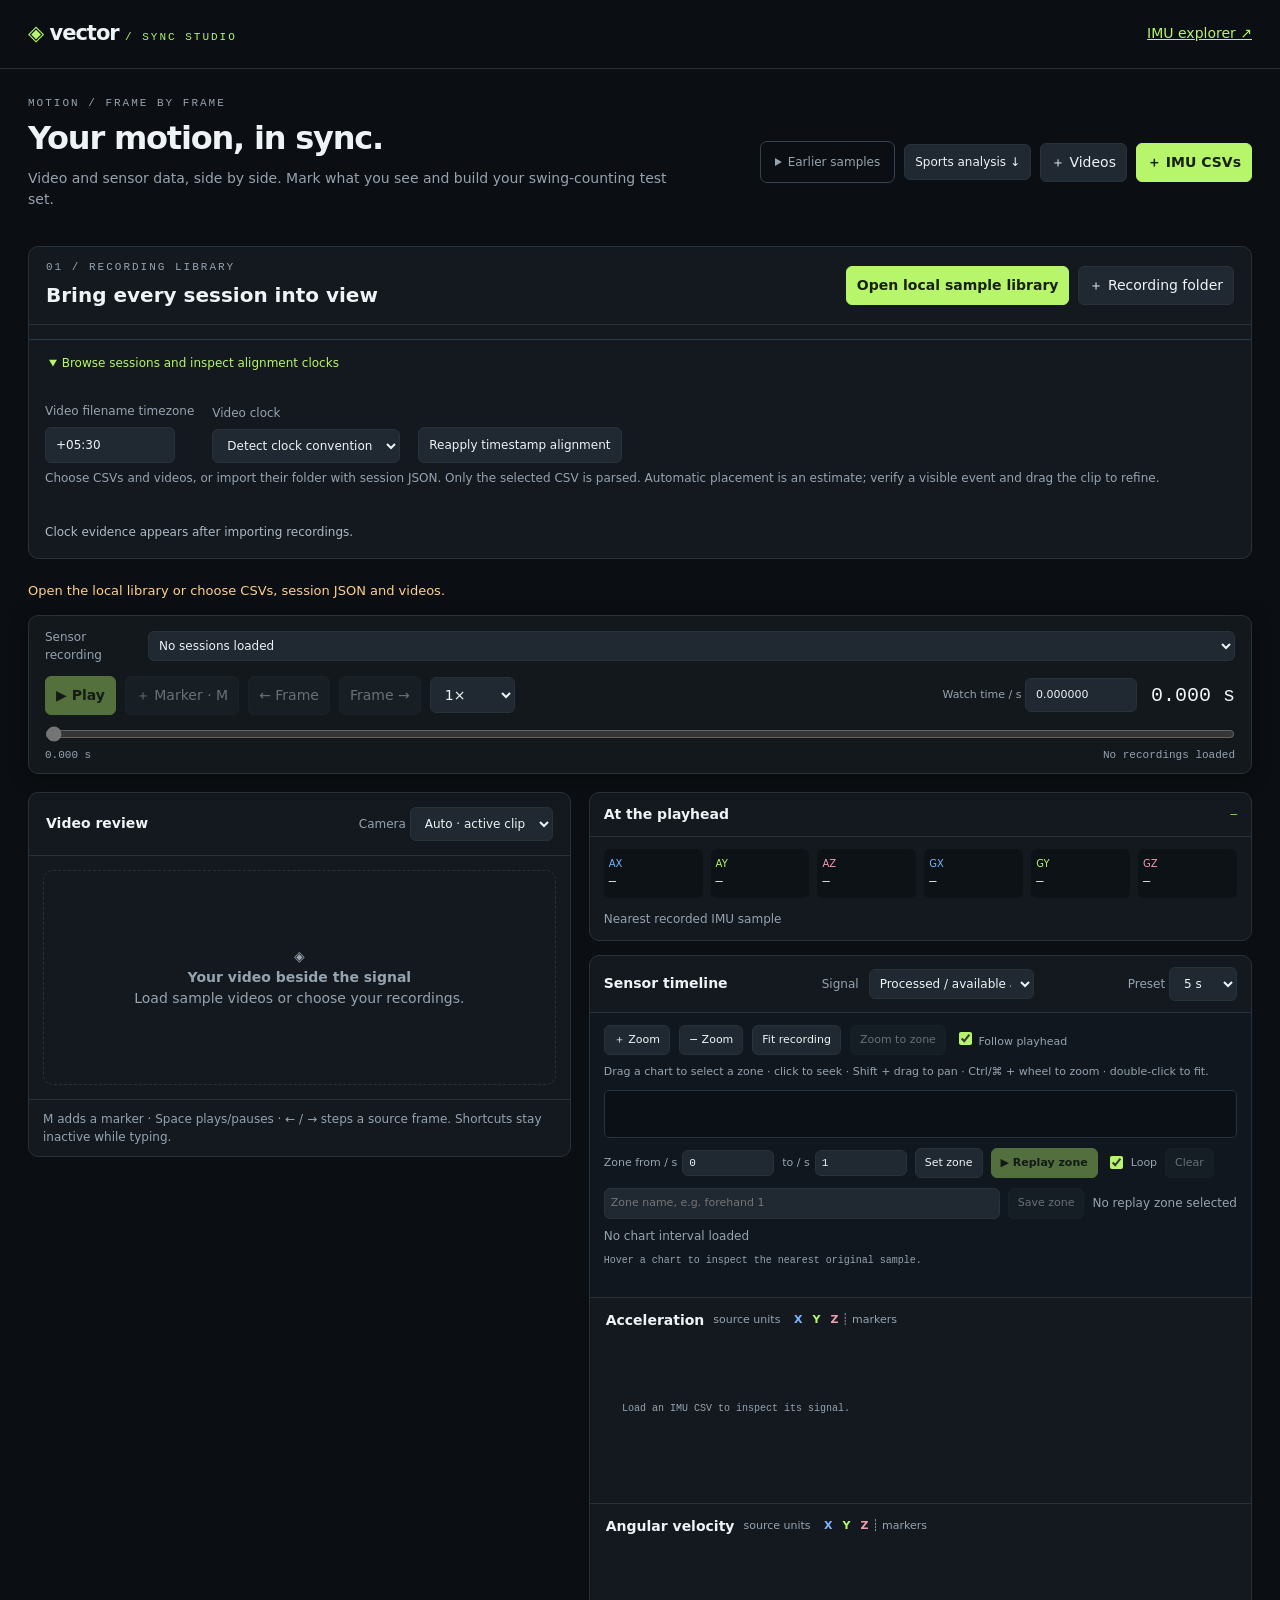
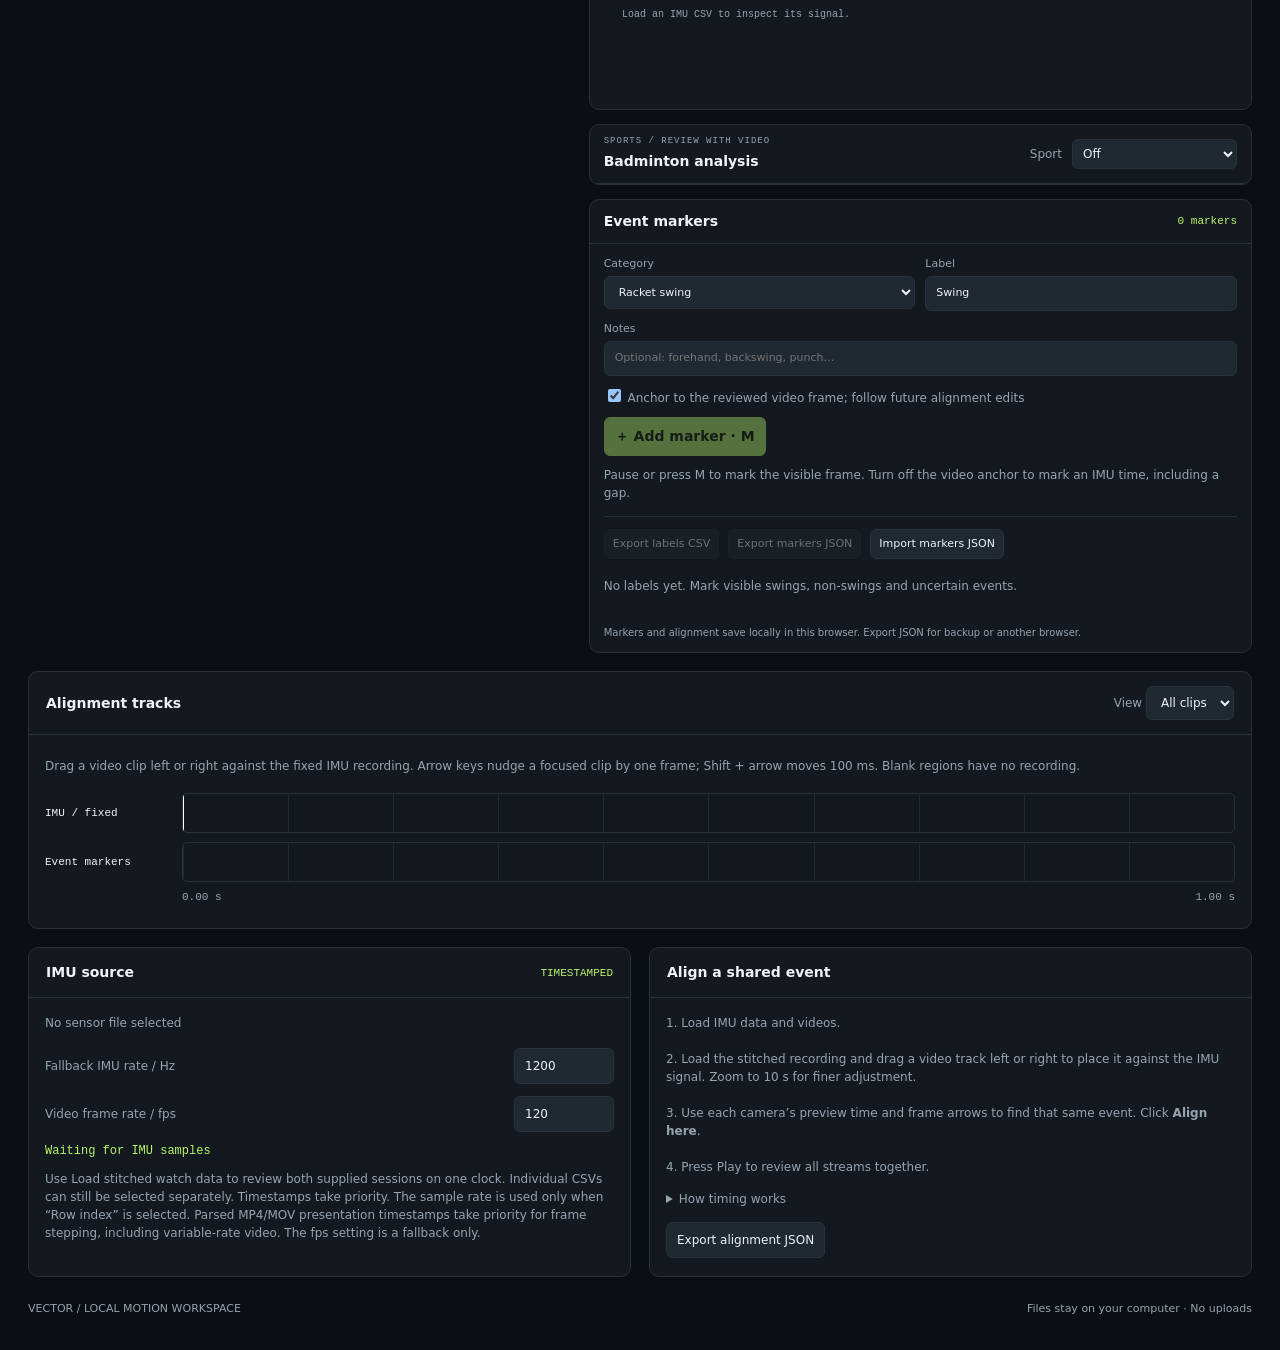
==== commit 69cfad2c: "feat: add experimental badminton hit review and motion metrics" ====
--- a/index.html
+++ b/index.html
@@ -3,12 +3,12 @@
 <head><meta charset="utf-8"><meta name="viewport" content="width=device-width,initial-scale=1"><title>Vector / Sync studio</title>
 <link rel="stylesheet" href="web/sync-studio.css"></head>
 <body><header><div class="brand"><span>◈</span> vector <span class="tag"> / SYNC STUDIO</span></div><a href="imu-explorer.html">IMU explorer ↗</a></header>
-<main><div class="intro"><div><div class="eyebrow">MOTION / FRAME BY FRAME</div><h1>Your motion, in sync.</h1><p>Video and sensor data, side by side. Mark what you see and build your swing-counting test set.</p></div><div class="toolbar"><details class="legacy-tools"><summary>Earlier samples</summary><div class="toolbar"><button id="watchSamples" class="primary">Load stitched watch data</button><button id="samples">Load sample videos</button><button id="reviewPlacement">Apply rough reviewed placement</button></div></details><label class="upload">＋ Videos<input id="videoFiles" type="file" accept="video/*,.mov" multiple></label><label class="upload primary">＋ IMU CSVs<input id="csvFile" type="file" accept=".csv,.tsv,.txt,.json,text/csv" multiple></label></div></div>
+<main><div class="intro"><div><div class="eyebrow">MOTION / FRAME BY FRAME</div><h1>Your motion, in sync.</h1><p>Video and sensor data, side by side. Mark what you see and build your swing-counting test set.</p></div><div class="toolbar"><details class="legacy-tools"><summary>Earlier samples</summary><div class="toolbar"><button id="watchSamples" class="primary">Load stitched watch data</button><button id="samples">Load sample videos</button><button id="reviewPlacement">Apply rough reviewed placement</button></div></details><a class="upload sports-link" href="#sportsPanel">Sports analysis ↓</a><label class="upload">＋ Videos<input id="videoFiles" type="file" accept="video/*,.mov" multiple></label><label class="upload primary">＋ IMU CSVs<input id="csvFile" type="file" accept=".csv,.tsv,.txt,.json,text/csv" multiple></label></div></div>
 <section class="panel library-panel"><div class="head"><div><div class="eyebrow">01 / RECORDING LIBRARY</div><h2>Bring every session into view</h2></div><div class="toolbar"><button id="loadLibrary" class="primary">Open local sample library</button><label class="upload">＋ Recording folder<input id="folderFiles" type="file" webkitdirectory multiple></label></div></div><details id="libraryDetails" open><summary class="library-summary">Browse sessions and inspect alignment clocks</summary><div class="body"><div class="library-options"><label>Video filename timezone <input id="filenameZone" value="+05:30" aria-label="Video filename timezone" size="7"></label><label>Video clock <select id="videoClockPolicy"><option value="auto">Detect clock convention</option><option value="filename">Filename is start</option><option value="creation">Creation tag is start</option></select></label><button id="reapplyClock">Reapply timestamp alignment</button></div><p class="note">Choose CSVs and videos, or import their folder with session JSON. Only the selected CSV is parsed. Automatic placement is an estimate; verify a visible event and drag the clip to refine.</p><div id="libraryList" class="library-list"></div><div id="clockEvidence" class="clock-evidence" aria-live="polite">Clock evidence appears after importing recordings.</div></div></details></section><div id="message" role="status" aria-live="polite">Open the local library or choose CSVs, session JSON and videos.</div>
 <div class="panel transport"><label class="field">Sensor recording<select id="sessions" aria-label="Active watch session"><option value="">No sessions loaded</option></select></label><div class="row"><div class="toolbar"><button id="play" class="primary" disabled>▶ Play</button><button id="quickMarker" disabled>＋ Marker · M</button><button id="prev" disabled aria-label="Previous frame">← Frame</button><button id="next" disabled aria-label="Next frame">Frame →</button><select id="speed" aria-label="Playback speed"><option value="0.1">0.1×</option><option value="0.25">0.25×</option><option value="0.5">0.5×</option><option value="1" selected>1×</option><option value="2">2×</option></select></div><div class="transport-time"><label>Watch time / s <input id="timeEntry" type="number" min="0" step="0.000001" value="0" aria-label="Watch time in seconds"></label><div class="clock" id="clock">0.000 s</div></div></div><input class="timeline" id="timeline" type="range" min="0" max="1" step="0.000001" value="0" disabled aria-label="Session playhead"><div class="ends"><span id="start">0.000 s</span><span id="end">No recordings loaded</span></div></div>
 
 <div class="review-grid"><section class="video-column"><div class="head"><h2>Video review</h2><label class="note">Camera <select id="cameraFocus" aria-label="Reviewed camera"><option value="auto">Auto · active clip</option></select></label></div><div id="videos" class="videos"></div><div id="empty" class="empty">◈<br><strong>Your video beside the signal</strong><br>Load sample videos or choose your recordings.</div><p class="note video-hint">M adds a marker · Space plays/pauses · ← / → steps a source frame. Shortcuts stay inactive while typing.</p></section><section class="data-column"><div class="panel"><div class="head"><h2>At the playhead</h2><span class="badge" id="sampleIndex">—</span></div><div class="body"><div class="values" id="values"></div><div id="sampleTime" class="note" style="margin-top:12px">Nearest recorded IMU sample</div></div></div>
-<div class="panel"><div class="head"><h2>Sensor timeline</h2><label class="field">Signal<select id="signal"><option value="filtered">Processed / available axes</option><option value="raw">Original raw axes</option></select></label><label class="note">Preset <select id="window"><option value="2">2 s</option><option value="5" selected>5 s</option><option value="10">10 s</option><option value="30">30 s</option></select></label></div><div class="graph-tools"><div class="toolbar"><button id="graphZoomIn" aria-label="Zoom charts in">＋ Zoom</button><button id="graphZoomOut" aria-label="Zoom charts out">− Zoom</button><button id="graphFit">Fit recording</button><button id="graphZoneZoom" disabled>Zoom to zone</button><label><input id="graphFollow" type="checkbox" checked> Follow playhead</label></div><p class="note">Drag a chart to select a zone · click to seek · Shift + drag to pan · Ctrl/⌘ + wheel to zoom · double-click to fit.</p><canvas id="graphOverview" aria-label="Recording overview; drag to select a replay zone"></canvas><div class="zone-controls"><label>Zone from / s <input id="zoneFrom" type="number" min="0" step="0.001" value="0"></label><label>to / s <input id="zoneTo" type="number" min="0" step="0.001" value="1"></label><button id="applyZone">Set zone</button><button id="replayZone" class="primary" disabled>▶ Replay zone</button><label><input id="loopZone" type="checkbox" checked> Loop</label><button id="clearZone" disabled>Clear</button></div><div class="zone-controls"><input id="zoneName" type="text" maxlength="80" placeholder="Zone name, e.g. forehand 1" aria-label="Replay zone name"><button id="saveZone" disabled>Save zone</button><span id="zoneSummary" class="note" aria-live="polite">No replay zone selected</span></div><div id="savedZones" class="saved-zones"></div><div id="graphViewSummary" class="note">No chart interval loaded</div><div id="graphHint" class="note">Hover a chart to inspect the nearest original sample.</div></div><div class="chartwrap"><div class="row"><strong>Acceleration</strong><span class="legend">source units <b class="x">X</b><b class="y">Y</b><b class="z">Z</b> <span class="muted">┊ markers</span></span></div><canvas id="acc" aria-label="Acceleration chart; click to seek"></canvas></div><div class="chartwrap"><div class="row"><strong>Angular velocity</strong><span class="legend">source units <b class="x">X</b><b class="y">Y</b><b class="z">Z</b> <span class="muted">┊ markers</span></span></div><canvas id="gyro" aria-label="Gyroscope chart; click to seek"></canvas></div></div><section class="panel marker-panel"><div class="head"><h2>Event markers</h2><span id="markerCount" class="badge">0 markers</span></div><div class="body"><form id="markerForm"><div class="marker-fields"><label>Category<select id="markerKind"><option value="swing">Racket swing</option><option value="not-swing">Not a swing</option><option value="uncertain">Uncertain</option><option value="sync">Sync reference</option></select></label><label>Label<input id="markerLabel" type="text" maxlength="160" value="Swing" required></label><label class="marker-notes">Notes<input id="markerNotes" type="text" maxlength="1000" placeholder="Optional: forehand, backswing, punch…"></label></div><label class="note marker-anchor"><input id="anchorVideo" type="checkbox" checked> Anchor to the reviewed video frame; follow future alignment edits</label><div class="toolbar"><button id="addMarker" class="primary" type="submit" disabled>＋ Add marker · M</button><button id="cancelMarker" type="button" hidden>Cancel edit</button><button id="moveMarker" type="button" hidden>Move to cursor</button><button id="undoMarker" type="button" hidden>Undo delete</button></div></form><div id="markerHelp" class="note" style="margin-top:10px">Pause or press M to mark the visible frame. Turn off the video anchor to mark an IMU time, including a gap.</div><div class="toolbar marker-exports"><button id="markersCSV" disabled>Export labels CSV</button><button id="markersJSON" disabled>Export markers JSON</button><label class="upload secondary">Import markers JSON<input id="markersImport" type="file" accept=".json,application/json"></label></div><div id="markerList" class="marker-list"><p class="note">No labels yet. Mark visible swings, non-swings and uncertain events.</p></div><div id="markerStorage" class="note">Markers and alignment save locally in this browser. Export JSON for backup or another browser.</div></div></section></section></div><div class="panel track-panel"><div class="head"><h2>Alignment tracks</h2><label class="note">View <select id="trackZoom"><option value="0">All clips</option><option value="30">30 s</option><option value="10">10 s</option></select></label></div><div class="track-body"><p class="note">Drag a video clip left or right against the fixed IMU recording. Arrow keys nudge a focused clip by one frame; Shift + arrow moves 100 ms. Blank regions have no recording.</p><div class="track-row"><div class="track-name">IMU / fixed</div><div class="track-lane" id="imuTrack"></div></div><div id="cameraTracks"></div><div class="track-row"><div class="track-name">Event markers</div><div class="track-lane" id="markersTrack" aria-label="Event markers on the shared timeline"></div></div><div class="track-row"><div></div><div class="ends"><span id="trackFrom">0 s</span><span id="trackTo">0 s</span></div></div></div></div>
+<div class="panel"><div class="head"><h2>Sensor timeline</h2><label class="field">Signal<select id="signal"><option value="filtered">Processed / available axes</option><option value="raw">Original raw axes</option></select></label><label class="note">Preset <select id="window"><option value="2">2 s</option><option value="5" selected>5 s</option><option value="10">10 s</option><option value="30">30 s</option></select></label></div><div class="graph-tools"><div class="toolbar"><button id="graphZoomIn" aria-label="Zoom charts in">＋ Zoom</button><button id="graphZoomOut" aria-label="Zoom charts out">− Zoom</button><button id="graphFit">Fit recording</button><button id="graphZoneZoom" disabled>Zoom to zone</button><label><input id="graphFollow" type="checkbox" checked> Follow playhead</label></div><p class="note">Drag a chart to select a zone · click to seek · Shift + drag to pan · Ctrl/⌘ + wheel to zoom · double-click to fit.</p><canvas id="graphOverview" aria-label="Recording overview; drag to select a replay zone"></canvas><div class="zone-controls"><label>Zone from / s <input id="zoneFrom" type="number" min="0" step="0.001" value="0"></label><label>to / s <input id="zoneTo" type="number" min="0" step="0.001" value="1"></label><button id="applyZone">Set zone</button><button id="replayZone" class="primary" disabled>▶ Replay zone</button><label><input id="loopZone" type="checkbox" checked> Loop</label><button id="clearZone" disabled>Clear</button></div><div class="zone-controls"><input id="zoneName" type="text" maxlength="80" placeholder="Zone name, e.g. forehand 1" aria-label="Replay zone name"><button id="saveZone" disabled>Save zone</button><span id="zoneSummary" class="note" aria-live="polite">No replay zone selected</span></div><div id="savedZones" class="saved-zones"></div><div id="graphViewSummary" class="note">No chart interval loaded</div><div id="graphHint" class="note">Hover a chart to inspect the nearest original sample.</div></div><div class="chartwrap"><div class="row"><strong>Acceleration</strong><span class="legend">source units <b class="x">X</b><b class="y">Y</b><b class="z">Z</b> <span class="muted">┊ markers</span></span></div><canvas id="acc" aria-label="Acceleration chart; click to seek"></canvas></div><div class="chartwrap"><div class="row"><strong>Angular velocity</strong><span class="legend">source units <b class="x">X</b><b class="y">Y</b><b class="z">Z</b> <span class="muted">┊ markers</span></span></div><canvas id="gyro" aria-label="Gyroscope chart; click to seek"></canvas></div></div><section class="panel sports-panel is-off" id="sportsPanel"><div class="head"><div><div class="eyebrow">SPORTS / REVIEW WITH VIDEO</div><h2>Badminton analysis</h2></div><label class="field">Sport<select id="sportMode" aria-label="Sports analysis mode"><option value="off">Off</option><option value="badminton">Badminton · experimental</option></select></label></div><div class="body sports-content"><p class="note sports-disclaimer">Find likely hits, then check them against your video. Estimated hits include unreviewed wrist-motion candidates. Weak / medium / strong describe relative wrist motion in this analysis, not shuttle speed or impact force.</p><div class="sports-toolbar"><label>Analyse<select id="sportsScope"><option value="whole">Whole recording</option><option value="zone">Selected replay zone</option></select></label><button id="runSports" class="primary" disabled>Analyse badminton</button><button id="addSportsHit" disabled>＋ Missed hit at playhead</button><label class="note"><input id="showSports" type="checkbox" checked> Show events on charts</label></div><details class="sports-settings"><summary>Detection sensitivity and method</summary><div class="sports-toolbar"><label>Acceleration / g ≥<input id="sportsAccel" type="number" min="1.05" max="30" step="0.25" value="3"></label><label>Rotation / °/s ≥<input id="sportsGyro" type="number" min="20" max="3000" step="10" value="180"></label><label>Acceleration change / g/s ≥<input id="sportsJerk" type="number" min="5" max="5000" step="10" value="60"></label><label>Minimum spacing / s<input id="sportsSeparation" type="number" min="0.15" max="2" step="0.05" value="0.45"></label></div><p class="note">The detector combines vector acceleration changes with nearby rotation, an adaptive noise floor and a time-based lockout. Short 5 ms bins retain measured peaks; derivative calculations restart across missing bins. Repeated phases of one swing can still produce extra candidates, and quick/soft shots can be missed. Thresholds are experimental and need your video labels.</p><p class="note">Research: <a href="https://arxiv.org/html/2603.21825v1" target="_blank" rel="noreferrer">BadminSense (2026)</a> uses gyro candidates plus audio verification. <a href="https://www.mdpi.com/1424-8220/20/17/4685" target="_blank" rel="noreferrer">Steels et al. (2020)</a> highlights placement-dependent impact signals. This is an inspectable heuristic, not either paper’s trained model.</p></details><div id="sportsStatus" class="note" role="status" aria-live="polite">Choose Badminton after loading a CSV.</div><div id="sportsAnalysisSummary" class="note"></div><div id="sportsMetrics" class="sports-metrics"></div><div id="sportsStrength" class="sports-strength"></div><div class="sports-toolbar sports-results-tools"><label>Show<select id="sportsFilter"><option value="all">All candidates</option><option value="pending">Needs review</option><option value="confirmed">Confirmed hits</option><option value="rejected">Rejected</option><option value="clipped">Near sensor limit</option></select></label><button id="sportsPrev" disabled>← Previous</button><span id="sportsPages" class="note">No events</span><button id="sportsNext" disabled>Next →</button><button id="sportsCSV" disabled>Export events CSV</button><button id="sportsJSON" disabled>Export analysis JSON</button></div><div id="sportsEvents" class="sports-events"></div><p class="note" id="sportsFootnote">Confirm only when the aligned video shows shuttle contact. Reject empty swings and other movements. Add missed hits to keep a corrected count. Near-limit events remain unrated for strength.</p></div></section><section class="panel marker-panel"><div class="head"><h2>Event markers</h2><span id="markerCount" class="badge">0 markers</span></div><div class="body"><form id="markerForm"><div class="marker-fields"><label>Category<select id="markerKind"><option value="swing">Racket swing</option><option value="not-swing">Not a swing</option><option value="uncertain">Uncertain</option><option value="sync">Sync reference</option></select></label><label>Label<input id="markerLabel" type="text" maxlength="160" value="Swing" required></label><label class="marker-notes">Notes<input id="markerNotes" type="text" maxlength="1000" placeholder="Optional: forehand, backswing, punch…"></label></div><label class="note marker-anchor"><input id="anchorVideo" type="checkbox" checked> Anchor to the reviewed video frame; follow future alignment edits</label><div class="toolbar"><button id="addMarker" class="primary" type="submit" disabled>＋ Add marker · M</button><button id="cancelMarker" type="button" hidden>Cancel edit</button><button id="moveMarker" type="button" hidden>Move to cursor</button><button id="undoMarker" type="button" hidden>Undo delete</button></div></form><div id="markerHelp" class="note" style="margin-top:10px">Pause or press M to mark the visible frame. Turn off the video anchor to mark an IMU time, including a gap.</div><div class="toolbar marker-exports"><button id="markersCSV" disabled>Export labels CSV</button><button id="markersJSON" disabled>Export markers JSON</button><label class="upload secondary">Import markers JSON<input id="markersImport" type="file" accept=".json,application/json"></label></div><div id="markerList" class="marker-list"><p class="note">No labels yet. Mark visible swings, non-swings and uncertain events.</p></div><div id="markerStorage" class="note">Markers and alignment save locally in this browser. Export JSON for backup or another browser.</div></div></section></section></div><div class="panel track-panel"><div class="head"><h2>Alignment tracks</h2><label class="note">View <select id="trackZoom"><option value="0">All clips</option><option value="30">30 s</option><option value="10">10 s</option></select></label></div><div class="track-body"><p class="note">Drag a video clip left or right against the fixed IMU recording. Arrow keys nudge a focused clip by one frame; Shift + arrow moves 100 ms. Blank regions have no recording.</p><div class="track-row"><div class="track-name">IMU / fixed</div><div class="track-lane" id="imuTrack"></div></div><div id="cameraTracks"></div><div class="track-row"><div class="track-name">Event markers</div><div class="track-lane" id="markersTrack" aria-label="Event markers on the shared timeline"></div></div><div class="track-row"><div></div><div class="ends"><span id="trackFrom">0 s</span><span id="trackTo">0 s</span></div></div></div></div>
 <div class="settings-grid"><section><div class="panel"><div class="head"><h2>IMU source</h2><span class="badge">TIMESTAMPED</span></div><div class="body"><div id="imuName" class="note">No sensor file selected</div><div id="mapping" class="mapping"><div id="columns"></div><button id="apply" class="primary">Apply column mapping</button></div><div class="field" style="margin-top:16px"><label for="hz">Fallback IMU rate / Hz</label><input id="hz" type="number" min="1" value="1200"></div><div class="field"><label for="fps">Video frame rate / fps</label><input id="fps" type="number" min="1" value="120" step="0.001"></div><div id="imuStats" class="stat">Waiting for IMU samples</div><p class="note">Use Load stitched watch data to review both supplied sessions on one clock. Individual CSVs can still be selected separately. Timestamps take priority. The sample rate is used only when “Row index” is selected. Parsed MP4/MOV presentation timestamps take priority for frame stepping, including variable-rate video. The fps setting is a fallback only.</p></div></div>
 <div class="panel"><div class="head"><h2>Align a shared event</h2></div><div class="body note">1. Load IMU data and videos.<br><br>2. Load the stitched recording and drag a video track left or right to place it against the IMU signal. Zoom to 10 s for finer adjustment.<br><br>3. Use each camera’s preview time and frame arrows to find that same event. Click <strong>Align here</strong>.<br><br>4. Press Play to review all streams together.<details><summary>How timing works</summary><p>Video time = session time × clock rate + camera offset. Two matching events can estimate clock drift using Anchor 1 and Anchor 2. Each watch session keeps its own camera alignment; uncheck cameras that do not cover it. Session zero is the first IMU row. The combined recording preserves the gap between the two watch sessions. Playback follows the full shared watch timeline. Each video plays only inside its aligned clip interval; missing video or IMU samples are shown as empty regions. Buffering pauses playback.</p><p>1200 Hz / 120 fps is roughly 10 readings per source frame. Every valid IMU row is retained; charts use per-pixel min/max envelopes. Values show the nearest timestamp. Browser decoding and display refresh can limit frame presentation; this is manual alignment, not hardware synchronization.</p></details><button id="export" style="margin-top:14px">Export alignment JSON</button></div></div></section></div><footer><span>VECTOR / LOCAL MOTION WORKSPACE</span><span>Files stay on your computer · No uploads</span></footer></main>
-<script src="web/graph-core.js"></script><script src="web/import-clock.js"></script><script src="web/sync-core.js"></script><script src="web/marker-core.js"></script><script src="web/sync-markers.js"></script><script src="web/sync-studio.js"></script><script src="web/sync-graphs.js"></script><script src="web/session-library.js"></script></body></html>
+<script src="web/graph-core.js"></script><script src="web/import-clock.js"></script><script src="web/sync-core.js"></script><script src="web/marker-core.js"></script><script src="web/sync-markers.js"></script><script src="web/sync-studio.js"></script><script src="web/sync-graphs.js"></script><script src="web/sports-core.js"></script><script src="web/sports-mode.js"></script><script src="web/session-library.js"></script></body></html>
--- a/web/sync-studio.css
+++ b/web/sync-studio.css
@@ -14,3 +14,4 @@
 .legacy-tools{position:relative}.legacy-tools summary{cursor:pointer;padding:11px 14px;border:1px solid #344452;border-radius:7px;font-size:12px}.legacy-tools[open]>.toolbar{position:absolute;top:45px;right:0;z-index:15;width:270px;padding:15px;background:#19232d;border:1px solid #344452;border-radius:9px;box-shadow:0 16px 40px #0008}.legacy-tools button{width:100%}
 .track-row[hidden]{display:none}.video-column{top:185px}.transport>.field select{max-width:none}.legacy-tools{margin-top:0}
 .graph-tools{padding:12px 14px;border-bottom:1px solid var(--line);background:#10171e}.graph-tools button{font-size:11px;padding:6px 9px}.graph-tools label{font-size:11px;color:var(--muted)}.graph-tools input[type=checkbox]{accent-color:var(--mint)}.graph-tools p{margin:9px 0;font-size:11px}.graph-tools .zone-controls{display:flex;flex-wrap:wrap;gap:8px;align-items:center;margin-top:10px}.zone-controls label{display:flex;gap:5px;align-items:center}.zone-controls input[type=number]{width:92px;font:11px ui-monospace,monospace;padding:6px}.zone-controls input[type=text]{min-width:130px;flex:1;font-size:11px;padding:6px}#graphOverview{height:48px;background:#0b1016;border:1px solid var(--line);border-radius:5px;touch-action:none}#graphHint{font:10px/1.6 ui-monospace,monospace;margin-top:8px;min-height:32px}.saved-zones{display:flex;gap:7px;flex-wrap:wrap;margin-top:8px;max-height:130px;overflow:auto}.saved-zone{display:flex;border:1px solid #38502e;border-radius:6px;overflow:hidden}.saved-zone button{border:0;border-radius:0;background:#1d2a20}.saved-zone button+button{border-left:1px solid #38502e}.saved-zone button:first-child{max-width:240px;overflow:hidden;text-overflow:ellipsis;white-space:nowrap}#acc:focus-visible,#gyro:focus-visible,#graphOverview:focus-visible{outline:2px solid var(--mint);outline-offset:-2px}
+.sports-panel{scroll-margin-top:175px}.sports-panel.is-off .sports-content{display:none}.sports-panel .eyebrow{font-size:9px;letter-spacing:1px}.sports-panel .head{flex-wrap:wrap}.sports-panel .head h2{margin-top:5px}.sports-panel .head select{max-width:210px}.sports-link{text-decoration:none;font-size:12px}.sports-toolbar{display:flex;flex-wrap:wrap;gap:9px;align-items:end;margin:12px 0}.sports-toolbar>label{display:grid;gap:5px;font-size:11px;color:var(--muted)}.sports-toolbar input[type=number]{width:108px;font-size:12px}.sports-toolbar select{font-size:12px;max-width:210px}.sports-toolbar button{font-size:11px;padding:8px}.sports-toolbar input[type=checkbox]{accent-color:var(--mint)}.sports-settings{padding:10px;border:1px solid var(--line);border-radius:6px}.sports-settings summary{color:#b7f56b}.sports-disclaimer{line-height:1.7}.sports-metrics{display:grid;grid-template-columns:repeat(3,minmax(0,1fr));gap:8px;margin-top:15px}.sports-metric{display:grid;gap:5px;border:1px solid #2b3943;background:#0d141a;border-radius:7px;padding:12px 10px}.sports-metric>span{font-size:10px;color:var(--muted)}.sports-metric>strong{font:22px ui-monospace,monospace;color:#b7f56b}.sports-metric>small{font-size:10px;line-height:1.5}.sports-strength{display:flex;flex-wrap:wrap;gap:8px;margin:13px 0}.sports-strength>span{padding:5px 9px;border-radius:5px;background:#26313c;font-size:12px}.sports-strength>small{width:100%;line-height:1.6}.sports-strength-strong{color:#f49caf}.sports-strength-medium{color:#ffc180}.sports-strength-weak{color:#78b6ff}.sports-strength-unrated{color:#b2bec8}.sports-events{border-top:1px solid var(--line);max-height:480px;overflow:auto}.sports-event{padding:10px 0;border-bottom:1px solid var(--line)}.sports-event.confirmed{border-left:3px solid #8beaa0;padding-left:8px}.sports-event.rejected{opacity:.65}.sports-event-jump{display:grid;gap:5px;width:100%;background:transparent;border:0;text-align:left;padding:5px 0}.sports-event-jump strong{font-size:12px}.sports-event-jump small{font-size:10px;line-height:1.6}.sports-event-controls{display:flex;gap:8px;margin-top:5px;flex-wrap:wrap}.sports-event-controls select{font-size:11px;max-width:230px}.sports-event-controls button{font-size:11px}#sportsStatus{line-height:1.7;color:#ffc180}#sportsFootnote{margin:14px 0 0;line-height:1.7}@media(max-width:650px){.sports-metrics{grid-template-columns:repeat(2,minmax(0,1fr))}.sports-panel .head .field{width:100%}.sports-panel .head select{max-width:100%;width:auto}.sports-toolbar>label{max-width:100%}}
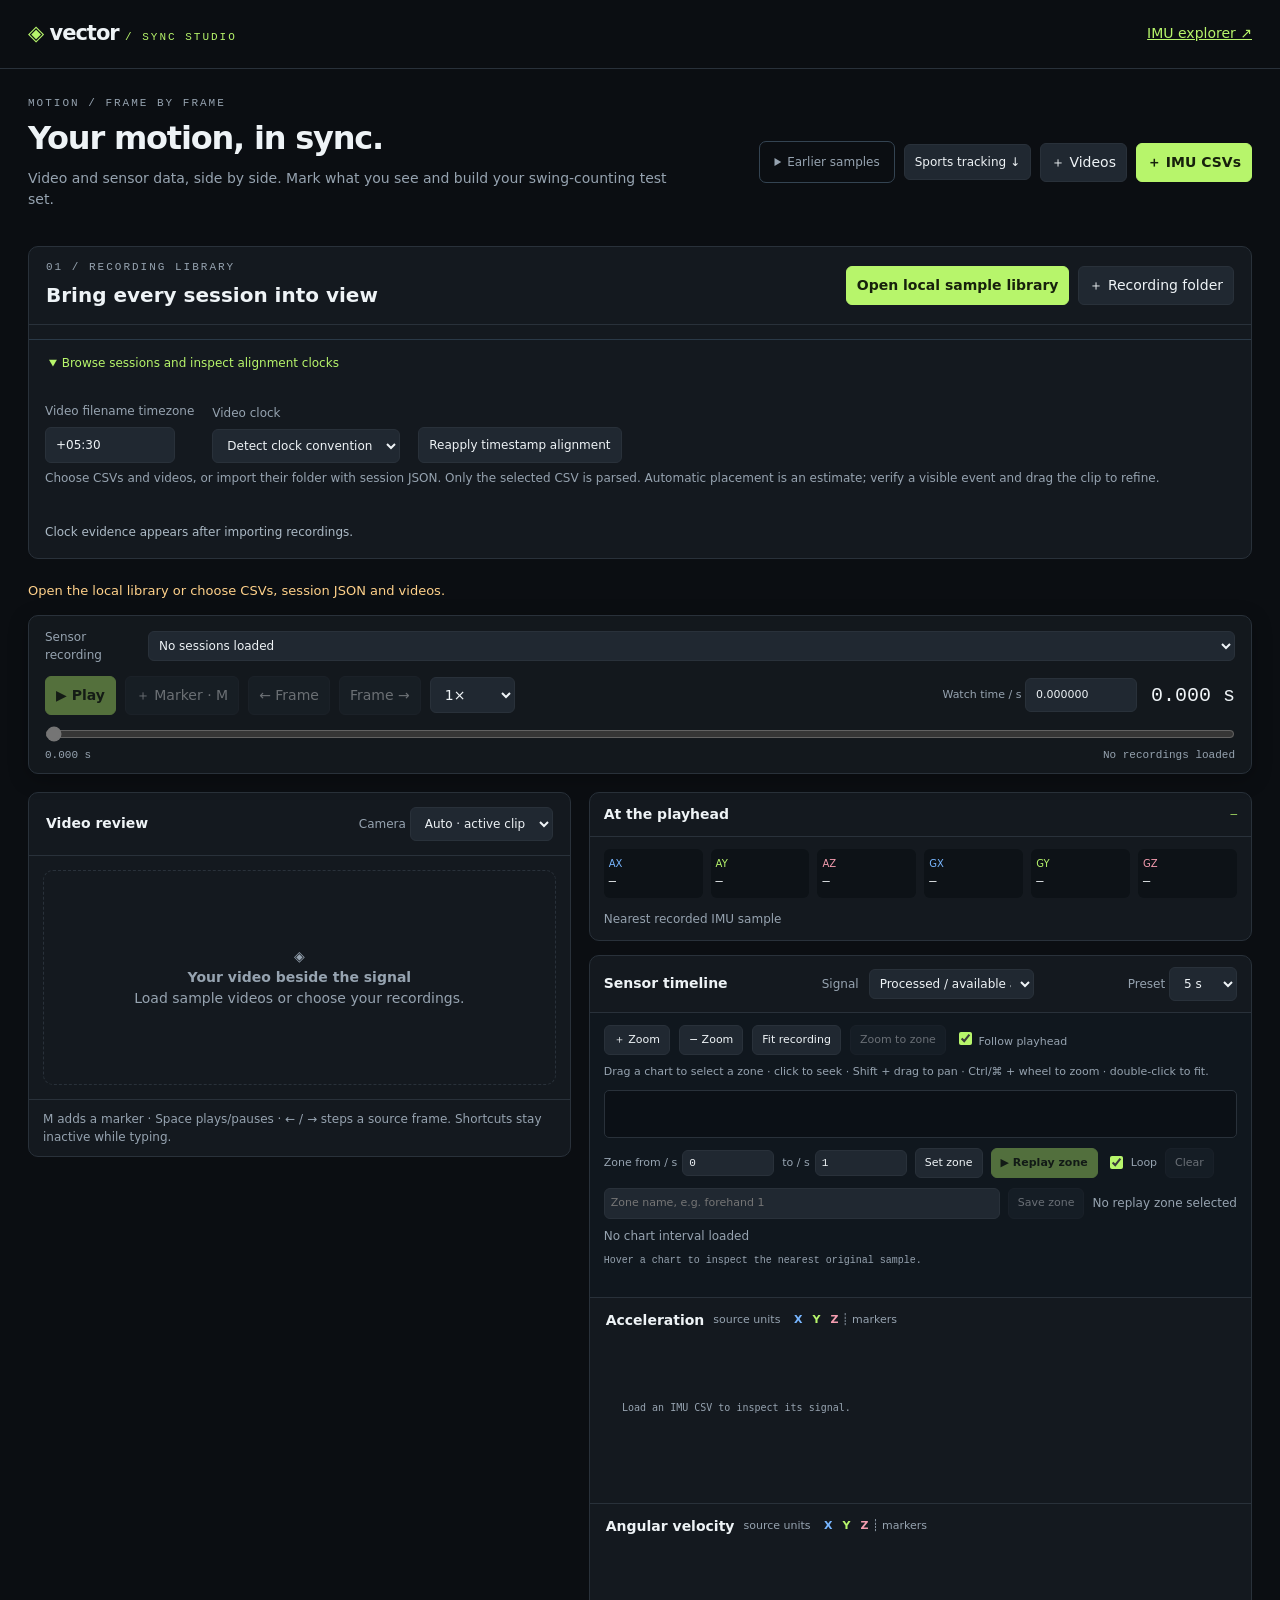
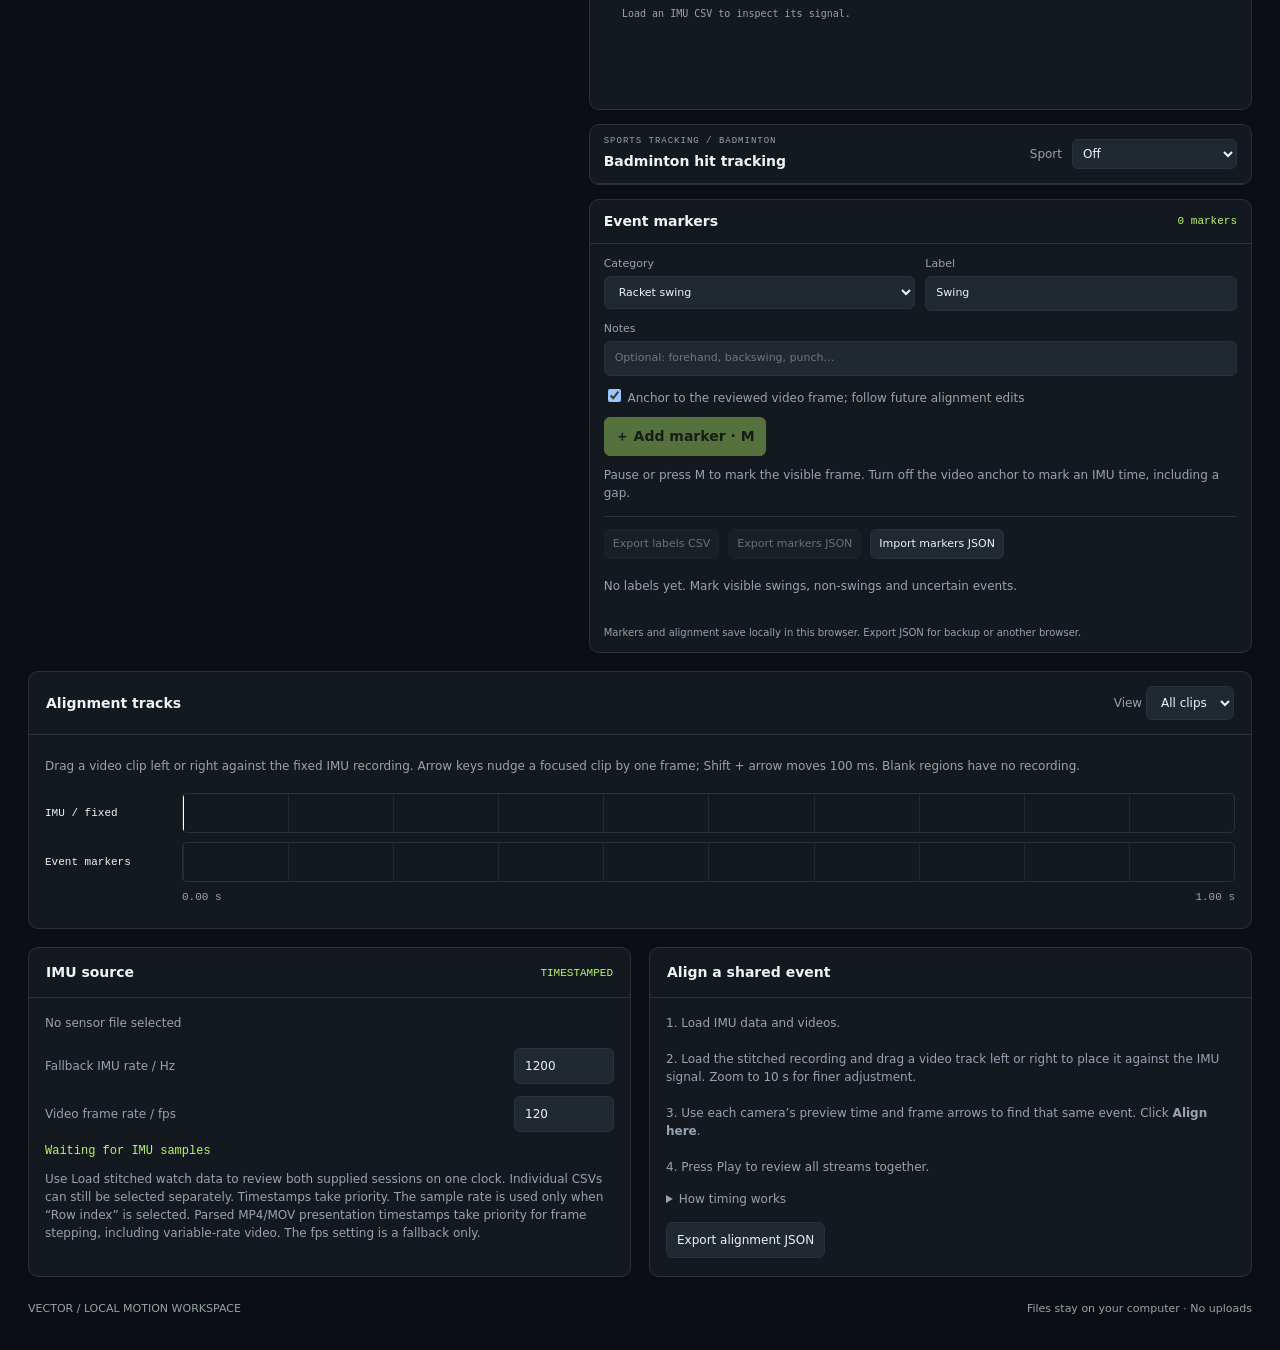
==== commit 508fc651: "feat: save badminton hit filter as automatic sports tracking preset" ====
--- a/index.html
+++ b/index.html
@@ -3,12 +3,12 @@
 <head><meta charset="utf-8"><meta name="viewport" content="width=device-width,initial-scale=1"><title>Vector / Sync studio</title>
 <link rel="stylesheet" href="web/sync-studio.css"></head>
 <body><header><div class="brand"><span>◈</span> vector <span class="tag"> / SYNC STUDIO</span></div><a href="imu-explorer.html">IMU explorer ↗</a></header>
-<main><div class="intro"><div><div class="eyebrow">MOTION / FRAME BY FRAME</div><h1>Your motion, in sync.</h1><p>Video and sensor data, side by side. Mark what you see and build your swing-counting test set.</p></div><div class="toolbar"><details class="legacy-tools"><summary>Earlier samples</summary><div class="toolbar"><button id="watchSamples" class="primary">Load stitched watch data</button><button id="samples">Load sample videos</button><button id="reviewPlacement">Apply rough reviewed placement</button></div></details><a class="upload sports-link" href="#sportsPanel">Sports analysis ↓</a><label class="upload">＋ Videos<input id="videoFiles" type="file" accept="video/*,.mov" multiple></label><label class="upload primary">＋ IMU CSVs<input id="csvFile" type="file" accept=".csv,.tsv,.txt,.json,text/csv" multiple></label></div></div>
+<main><div class="intro"><div><div class="eyebrow">MOTION / FRAME BY FRAME</div><h1>Your motion, in sync.</h1><p>Video and sensor data, side by side. Mark what you see and build your swing-counting test set.</p></div><div class="toolbar"><details class="legacy-tools"><summary>Earlier samples</summary><div class="toolbar"><button id="watchSamples" class="primary">Load stitched watch data</button><button id="samples">Load sample videos</button><button id="reviewPlacement">Apply rough reviewed placement</button></div></details><a class="upload sports-link" href="#sportsPanel">Sports tracking ↓</a><label class="upload">＋ Videos<input id="videoFiles" type="file" accept="video/*,.mov" multiple></label><label class="upload primary">＋ IMU CSVs<input id="csvFile" type="file" accept=".csv,.tsv,.txt,.json,text/csv" multiple></label></div></div>
 <section class="panel library-panel"><div class="head"><div><div class="eyebrow">01 / RECORDING LIBRARY</div><h2>Bring every session into view</h2></div><div class="toolbar"><button id="loadLibrary" class="primary">Open local sample library</button><label class="upload">＋ Recording folder<input id="folderFiles" type="file" webkitdirectory multiple></label></div></div><details id="libraryDetails" open><summary class="library-summary">Browse sessions and inspect alignment clocks</summary><div class="body"><div class="library-options"><label>Video filename timezone <input id="filenameZone" value="+05:30" aria-label="Video filename timezone" size="7"></label><label>Video clock <select id="videoClockPolicy"><option value="auto">Detect clock convention</option><option value="filename">Filename is start</option><option value="creation">Creation tag is start</option></select></label><button id="reapplyClock">Reapply timestamp alignment</button></div><p class="note">Choose CSVs and videos, or import their folder with session JSON. Only the selected CSV is parsed. Automatic placement is an estimate; verify a visible event and drag the clip to refine.</p><div id="libraryList" class="library-list"></div><div id="clockEvidence" class="clock-evidence" aria-live="polite">Clock evidence appears after importing recordings.</div></div></details></section><div id="message" role="status" aria-live="polite">Open the local library or choose CSVs, session JSON and videos.</div>
 <div class="panel transport"><label class="field">Sensor recording<select id="sessions" aria-label="Active watch session"><option value="">No sessions loaded</option></select></label><div class="row"><div class="toolbar"><button id="play" class="primary" disabled>▶ Play</button><button id="quickMarker" disabled>＋ Marker · M</button><button id="prev" disabled aria-label="Previous frame">← Frame</button><button id="next" disabled aria-label="Next frame">Frame →</button><select id="speed" aria-label="Playback speed"><option value="0.1">0.1×</option><option value="0.25">0.25×</option><option value="0.5">0.5×</option><option value="1" selected>1×</option><option value="2">2×</option></select></div><div class="transport-time"><label>Watch time / s <input id="timeEntry" type="number" min="0" step="0.000001" value="0" aria-label="Watch time in seconds"></label><div class="clock" id="clock">0.000 s</div></div></div><input class="timeline" id="timeline" type="range" min="0" max="1" step="0.000001" value="0" disabled aria-label="Session playhead"><div class="ends"><span id="start">0.000 s</span><span id="end">No recordings loaded</span></div></div>
 
 <div class="review-grid"><section class="video-column"><div class="head"><h2>Video review</h2><label class="note">Camera <select id="cameraFocus" aria-label="Reviewed camera"><option value="auto">Auto · active clip</option></select></label></div><div id="videos" class="videos"></div><div id="empty" class="empty">◈<br><strong>Your video beside the signal</strong><br>Load sample videos or choose your recordings.</div><p class="note video-hint">M adds a marker · Space plays/pauses · ← / → steps a source frame. Shortcuts stay inactive while typing.</p></section><section class="data-column"><div class="panel"><div class="head"><h2>At the playhead</h2><span class="badge" id="sampleIndex">—</span></div><div class="body"><div class="values" id="values"></div><div id="sampleTime" class="note" style="margin-top:12px">Nearest recorded IMU sample</div></div></div>
-<div class="panel"><div class="head"><h2>Sensor timeline</h2><label class="field">Signal<select id="signal"><option value="filtered">Processed / available axes</option><option value="raw">Original raw axes</option></select></label><label class="note">Preset <select id="window"><option value="2">2 s</option><option value="5" selected>5 s</option><option value="10">10 s</option><option value="30">30 s</option></select></label></div><div class="graph-tools"><div class="toolbar"><button id="graphZoomIn" aria-label="Zoom charts in">＋ Zoom</button><button id="graphZoomOut" aria-label="Zoom charts out">− Zoom</button><button id="graphFit">Fit recording</button><button id="graphZoneZoom" disabled>Zoom to zone</button><label><input id="graphFollow" type="checkbox" checked> Follow playhead</label></div><p class="note">Drag a chart to select a zone · click to seek · Shift + drag to pan · Ctrl/⌘ + wheel to zoom · double-click to fit.</p><canvas id="graphOverview" aria-label="Recording overview; drag to select a replay zone"></canvas><div class="zone-controls"><label>Zone from / s <input id="zoneFrom" type="number" min="0" step="0.001" value="0"></label><label>to / s <input id="zoneTo" type="number" min="0" step="0.001" value="1"></label><button id="applyZone">Set zone</button><button id="replayZone" class="primary" disabled>▶ Replay zone</button><label><input id="loopZone" type="checkbox" checked> Loop</label><button id="clearZone" disabled>Clear</button></div><div class="zone-controls"><input id="zoneName" type="text" maxlength="80" placeholder="Zone name, e.g. forehand 1" aria-label="Replay zone name"><button id="saveZone" disabled>Save zone</button><span id="zoneSummary" class="note" aria-live="polite">No replay zone selected</span></div><div id="savedZones" class="saved-zones"></div><div id="graphViewSummary" class="note">No chart interval loaded</div><div id="graphHint" class="note">Hover a chart to inspect the nearest original sample.</div></div><div class="chartwrap"><div class="row"><strong>Acceleration</strong><span class="legend">source units <b class="x">X</b><b class="y">Y</b><b class="z">Z</b> <span class="muted">┊ markers</span></span></div><canvas id="acc" aria-label="Acceleration chart; click to seek"></canvas></div><div class="chartwrap"><div class="row"><strong>Angular velocity</strong><span class="legend">source units <b class="x">X</b><b class="y">Y</b><b class="z">Z</b> <span class="muted">┊ markers</span></span></div><canvas id="gyro" aria-label="Gyroscope chart; click to seek"></canvas></div></div><section class="panel sports-panel is-off" id="sportsPanel"><div class="head"><div><div class="eyebrow">SPORTS / REVIEW WITH VIDEO</div><h2>Badminton analysis</h2></div><label class="field">Sport<select id="sportMode" aria-label="Sports analysis mode"><option value="off">Off</option><option value="badminton">Badminton · experimental</option></select></label></div><div class="body sports-content"><p class="note sports-disclaimer">Find likely hits, then check them against your video. Estimated hits include unreviewed wrist-motion candidates. Weak / medium / strong describe relative wrist motion in this analysis, not shuttle speed or impact force.</p><div class="sports-toolbar"><label>Analyse<select id="sportsScope"><option value="whole">Whole recording</option><option value="zone">Selected replay zone</option></select></label><button id="runSports" class="primary" disabled>Analyse badminton</button><button id="addSportsHit" disabled>＋ Missed hit at playhead</button><label class="note"><input id="showSports" type="checkbox" checked> Show events on charts</label></div><details class="sports-settings"><summary>Detection sensitivity and method</summary><div class="sports-toolbar"><label>Acceleration / g ≥<input id="sportsAccel" type="number" min="1.05" max="30" step="0.25" value="3"></label><label>Rotation / °/s ≥<input id="sportsGyro" type="number" min="20" max="3000" step="10" value="180"></label><label>Acceleration change / g/s ≥<input id="sportsJerk" type="number" min="5" max="5000" step="10" value="60"></label><label>Minimum spacing / s<input id="sportsSeparation" type="number" min="0.15" max="2" step="0.05" value="0.45"></label></div><p class="note">The detector combines vector acceleration changes with nearby rotation, an adaptive noise floor and a time-based lockout. Short 5 ms bins retain measured peaks; derivative calculations restart across missing bins. Repeated phases of one swing can still produce extra candidates, and quick/soft shots can be missed. Thresholds are experimental and need your video labels.</p><p class="note">Research: <a href="https://arxiv.org/html/2603.21825v1" target="_blank" rel="noreferrer">BadminSense (2026)</a> uses gyro candidates plus audio verification. <a href="https://www.mdpi.com/1424-8220/20/17/4685" target="_blank" rel="noreferrer">Steels et al. (2020)</a> highlights placement-dependent impact signals. This is an inspectable heuristic, not either paper’s trained model.</p></details><div id="sportsStatus" class="note" role="status" aria-live="polite">Choose Badminton after loading a CSV.</div><div id="sportsAnalysisSummary" class="note"></div><div id="sportsMetrics" class="sports-metrics"></div><div id="sportsStrength" class="sports-strength"></div><div class="sports-toolbar sports-results-tools"><label>Show<select id="sportsFilter"><option value="all">All candidates</option><option value="pending">Needs review</option><option value="confirmed">Confirmed hits</option><option value="rejected">Rejected</option><option value="clipped">Near sensor limit</option></select></label><button id="sportsPrev" disabled>← Previous</button><span id="sportsPages" class="note">No events</span><button id="sportsNext" disabled>Next →</button><button id="sportsCSV" disabled>Export events CSV</button><button id="sportsJSON" disabled>Export analysis JSON</button></div><div id="sportsEvents" class="sports-events"></div><p class="note" id="sportsFootnote">Confirm only when the aligned video shows shuttle contact. Reject empty swings and other movements. Add missed hits to keep a corrected count. Near-limit events remain unrated for strength.</p></div></section><section class="panel marker-panel"><div class="head"><h2>Event markers</h2><span id="markerCount" class="badge">0 markers</span></div><div class="body"><form id="markerForm"><div class="marker-fields"><label>Category<select id="markerKind"><option value="swing">Racket swing</option><option value="not-swing">Not a swing</option><option value="uncertain">Uncertain</option><option value="sync">Sync reference</option></select></label><label>Label<input id="markerLabel" type="text" maxlength="160" value="Swing" required></label><label class="marker-notes">Notes<input id="markerNotes" type="text" maxlength="1000" placeholder="Optional: forehand, backswing, punch…"></label></div><label class="note marker-anchor"><input id="anchorVideo" type="checkbox" checked> Anchor to the reviewed video frame; follow future alignment edits</label><div class="toolbar"><button id="addMarker" class="primary" type="submit" disabled>＋ Add marker · M</button><button id="cancelMarker" type="button" hidden>Cancel edit</button><button id="moveMarker" type="button" hidden>Move to cursor</button><button id="undoMarker" type="button" hidden>Undo delete</button></div></form><div id="markerHelp" class="note" style="margin-top:10px">Pause or press M to mark the visible frame. Turn off the video anchor to mark an IMU time, including a gap.</div><div class="toolbar marker-exports"><button id="markersCSV" disabled>Export labels CSV</button><button id="markersJSON" disabled>Export markers JSON</button><label class="upload secondary">Import markers JSON<input id="markersImport" type="file" accept=".json,application/json"></label></div><div id="markerList" class="marker-list"><p class="note">No labels yet. Mark visible swings, non-swings and uncertain events.</p></div><div id="markerStorage" class="note">Markers and alignment save locally in this browser. Export JSON for backup or another browser.</div></div></section></section></div><div class="panel track-panel"><div class="head"><h2>Alignment tracks</h2><label class="note">View <select id="trackZoom"><option value="0">All clips</option><option value="30">30 s</option><option value="10">10 s</option></select></label></div><div class="track-body"><p class="note">Drag a video clip left or right against the fixed IMU recording. Arrow keys nudge a focused clip by one frame; Shift + arrow moves 100 ms. Blank regions have no recording.</p><div class="track-row"><div class="track-name">IMU / fixed</div><div class="track-lane" id="imuTrack"></div></div><div id="cameraTracks"></div><div class="track-row"><div class="track-name">Event markers</div><div class="track-lane" id="markersTrack" aria-label="Event markers on the shared timeline"></div></div><div class="track-row"><div></div><div class="ends"><span id="trackFrom">0 s</span><span id="trackTo">0 s</span></div></div></div></div>
+<div class="panel"><div class="head"><h2>Sensor timeline</h2><label class="field">Signal<select id="signal"><option value="filtered">Processed / available axes</option><option value="raw">Original raw axes</option></select></label><label class="note">Preset <select id="window"><option value="2">2 s</option><option value="5" selected>5 s</option><option value="10">10 s</option><option value="30">30 s</option></select></label></div><div class="graph-tools"><div class="toolbar"><button id="graphZoomIn" aria-label="Zoom charts in">＋ Zoom</button><button id="graphZoomOut" aria-label="Zoom charts out">− Zoom</button><button id="graphFit">Fit recording</button><button id="graphZoneZoom" disabled>Zoom to zone</button><label><input id="graphFollow" type="checkbox" checked> Follow playhead</label></div><p class="note">Drag a chart to select a zone · click to seek · Shift + drag to pan · Ctrl/⌘ + wheel to zoom · double-click to fit.</p><canvas id="graphOverview" aria-label="Recording overview; drag to select a replay zone"></canvas><div class="zone-controls"><label>Zone from / s <input id="zoneFrom" type="number" min="0" step="0.001" value="0"></label><label>to / s <input id="zoneTo" type="number" min="0" step="0.001" value="1"></label><button id="applyZone">Set zone</button><button id="replayZone" class="primary" disabled>▶ Replay zone</button><label><input id="loopZone" type="checkbox" checked> Loop</label><button id="clearZone" disabled>Clear</button></div><div class="zone-controls"><input id="zoneName" type="text" maxlength="80" placeholder="Zone name, e.g. forehand 1" aria-label="Replay zone name"><button id="saveZone" disabled>Save zone</button><span id="zoneSummary" class="note" aria-live="polite">No replay zone selected</span></div><div id="savedZones" class="saved-zones"></div><div id="graphViewSummary" class="note">No chart interval loaded</div><div id="graphHint" class="note">Hover a chart to inspect the nearest original sample.</div></div><div class="chartwrap"><div class="row"><strong>Acceleration</strong><span class="legend">source units <b class="x">X</b><b class="y">Y</b><b class="z">Z</b> <span class="muted">┊ markers</span></span></div><canvas id="acc" aria-label="Acceleration chart; click to seek"></canvas></div><div class="chartwrap"><div class="row"><strong>Angular velocity</strong><span class="legend">source units <b class="x">X</b><b class="y">Y</b><b class="z">Z</b> <span class="muted">┊ markers</span></span></div><canvas id="gyro" aria-label="Gyroscope chart; click to seek"></canvas></div></div><section class="panel sports-panel is-off" id="sportsPanel"><div class="head"><div><div class="eyebrow">SPORTS TRACKING / BADMINTON</div><h2>Badminton hit tracking</h2></div><label class="field">Sport<select id="sportMode" aria-label="Sports tracking mode"><option value="off">Off</option><option value="badminton">Badminton · experimental</option></select></label></div><div class="body sports-content"><p class="note sports-disclaimer">Find likely hits, then check them against your video. Estimated hits include unreviewed wrist-motion candidates. Weak / medium / strong describe relative wrist motion in this analysis, not shuttle speed or impact force.</p><div class="sports-toolbar"><label>Analyse<select id="sportsScope"><option value="whole">Whole recording</option><option value="zone">Selected replay zone</option></select></label><button id="runSports" class="primary" disabled>Analyse badminton</button><button id="addSportsHit" disabled>＋ Missed hit at playhead</button><label class="note"><input id="showSports" type="checkbox" checked> Show events on charts</label></div><div class="sports-review-import"><div class="sports-toolbar"><button id="loadSportsReviews" disabled>Load local review JSON</button><label class="upload">Import reviewed analysis<input id="sportsImport" type="file" accept=".json,application/json"></label><button id="learnSportsScreen" disabled>Learn &amp; save Badminton filter</button><button id="reuseSportsScreen" disabled>Use last personal screen</button></div><p class="note">Load your analysis/vector-badminton-analysis.json or select an exported file. Confirmed/rejected labels are restored only for the matching recording.</p><div class="sports-toolbar"><label><input id="useSportsScreen" type="checkbox" disabled> Flag motion resembling your non-hits</label><label><input id="excludeSportsFlags" type="checkbox"> Exclude flagged unreviewed events from estimate</label></div><div id="sportsScreenSummary" class="note">No learned screen. Collect confirmed contacts and rejected pickups / empty swings first.</div></div><details class="sports-settings"><summary>Detection sensitivity and method</summary><div class="sports-toolbar"><label>Acceleration / g ≥<input id="sportsAccel" type="number" min="1.05" max="30" step="0.25" value="3"></label><label>Rotation / °/s ≥<input id="sportsGyro" type="number" min="20" max="3000" step="10" value="180"></label><label>Acceleration change / g/s ≥<input id="sportsJerk" type="number" min="5" max="5000" step="10" value="60"></label><label>Minimum spacing / s<input id="sportsSeparation" type="number" min="0.15" max="2" step="0.05" value="0.45"></label></div><p class="note">The detector combines vector acceleration changes with nearby rotation, an adaptive noise floor and a time-based lockout. Short 5 ms bins retain measured peaks; derivative calculations restart across missing bins. Repeated phases of one swing can still produce extra candidates, and quick/soft shots can be missed. Thresholds are experimental and need your video labels.</p><p class="note">Research: <a href="https://arxiv.org/html/2603.21825v1" target="_blank" rel="noreferrer">BadminSense (2026)</a> uses gyro candidates plus audio verification. <a href="https://www.mdpi.com/1424-8220/20/17/4685" target="_blank" rel="noreferrer">Steels et al. (2020)</a> highlights placement-dependent impact signals. This is an inspectable heuristic, not either paper’s trained model.</p></details><div id="sportsStatus" class="note" role="status" aria-live="polite">Choose Badminton after loading a CSV.</div><div id="sportsAnalysisSummary" class="note"></div><div id="sportsMetrics" class="sports-metrics"></div><div id="sportsStrength" class="sports-strength"></div><div class="sports-toolbar sports-results-tools"><label>Show<select id="sportsFilter"><option value="included">Filtered hits</option><option value="all">All candidates</option><option value="pending">Needs review</option><option value="confirmed">Confirmed hits</option><option value="rejected">Rejected</option><option value="clipped">Near sensor limit</option><option value="screened">Filtered out / screen flags</option></select></label><button id="sportsPrev" disabled>← Previous</button><span id="sportsPages" class="note">No events</span><button id="sportsNext" disabled>Next →</button><button id="sportsHitsCSV" disabled>Export filtered hits CSV</button><button id="sportsCSV" disabled>Export all proposals CSV</button><button id="sportsJSON" disabled>Export analysis JSON</button></div><div id="sportsEvents" class="sports-events"></div><p class="note" id="sportsFootnote">Confirm only when the aligned video shows shuttle contact. Reject empty swings and other movements. Add missed hits to keep a corrected count. Near-limit events remain unrated for strength.</p></div></section><section class="panel marker-panel"><div class="head"><h2>Event markers</h2><span id="markerCount" class="badge">0 markers</span></div><div class="body"><form id="markerForm"><div class="marker-fields"><label>Category<select id="markerKind"><option value="swing">Racket swing</option><option value="not-swing">Not a swing</option><option value="uncertain">Uncertain</option><option value="sync">Sync reference</option></select></label><label>Label<input id="markerLabel" type="text" maxlength="160" value="Swing" required></label><label class="marker-notes">Notes<input id="markerNotes" type="text" maxlength="1000" placeholder="Optional: forehand, backswing, punch…"></label></div><label class="note marker-anchor"><input id="anchorVideo" type="checkbox" checked> Anchor to the reviewed video frame; follow future alignment edits</label><div class="toolbar"><button id="addMarker" class="primary" type="submit" disabled>＋ Add marker · M</button><button id="cancelMarker" type="button" hidden>Cancel edit</button><button id="moveMarker" type="button" hidden>Move to cursor</button><button id="undoMarker" type="button" hidden>Undo delete</button></div></form><div id="markerHelp" class="note" style="margin-top:10px">Pause or press M to mark the visible frame. Turn off the video anchor to mark an IMU time, including a gap.</div><div class="toolbar marker-exports"><button id="markersCSV" disabled>Export labels CSV</button><button id="markersJSON" disabled>Export markers JSON</button><label class="upload secondary">Import markers JSON<input id="markersImport" type="file" accept=".json,application/json"></label></div><div id="markerList" class="marker-list"><p class="note">No labels yet. Mark visible swings, non-swings and uncertain events.</p></div><div id="markerStorage" class="note">Markers and alignment save locally in this browser. Export JSON for backup or another browser.</div></div></section></section></div><div class="panel track-panel"><div class="head"><h2>Alignment tracks</h2><label class="note">View <select id="trackZoom"><option value="0">All clips</option><option value="30">30 s</option><option value="10">10 s</option></select></label></div><div class="track-body"><p class="note">Drag a video clip left or right against the fixed IMU recording. Arrow keys nudge a focused clip by one frame; Shift + arrow moves 100 ms. Blank regions have no recording.</p><div class="track-row"><div class="track-name">IMU / fixed</div><div class="track-lane" id="imuTrack"></div></div><div id="cameraTracks"></div><div class="track-row"><div class="track-name">Event markers</div><div class="track-lane" id="markersTrack" aria-label="Event markers on the shared timeline"></div></div><div class="track-row"><div></div><div class="ends"><span id="trackFrom">0 s</span><span id="trackTo">0 s</span></div></div></div></div>
 <div class="settings-grid"><section><div class="panel"><div class="head"><h2>IMU source</h2><span class="badge">TIMESTAMPED</span></div><div class="body"><div id="imuName" class="note">No sensor file selected</div><div id="mapping" class="mapping"><div id="columns"></div><button id="apply" class="primary">Apply column mapping</button></div><div class="field" style="margin-top:16px"><label for="hz">Fallback IMU rate / Hz</label><input id="hz" type="number" min="1" value="1200"></div><div class="field"><label for="fps">Video frame rate / fps</label><input id="fps" type="number" min="1" value="120" step="0.001"></div><div id="imuStats" class="stat">Waiting for IMU samples</div><p class="note">Use Load stitched watch data to review both supplied sessions on one clock. Individual CSVs can still be selected separately. Timestamps take priority. The sample rate is used only when “Row index” is selected. Parsed MP4/MOV presentation timestamps take priority for frame stepping, including variable-rate video. The fps setting is a fallback only.</p></div></div>
 <div class="panel"><div class="head"><h2>Align a shared event</h2></div><div class="body note">1. Load IMU data and videos.<br><br>2. Load the stitched recording and drag a video track left or right to place it against the IMU signal. Zoom to 10 s for finer adjustment.<br><br>3. Use each camera’s preview time and frame arrows to find that same event. Click <strong>Align here</strong>.<br><br>4. Press Play to review all streams together.<details><summary>How timing works</summary><p>Video time = session time × clock rate + camera offset. Two matching events can estimate clock drift using Anchor 1 and Anchor 2. Each watch session keeps its own camera alignment; uncheck cameras that do not cover it. Session zero is the first IMU row. The combined recording preserves the gap between the two watch sessions. Playback follows the full shared watch timeline. Each video plays only inside its aligned clip interval; missing video or IMU samples are shown as empty regions. Buffering pauses playback.</p><p>1200 Hz / 120 fps is roughly 10 readings per source frame. Every valid IMU row is retained; charts use per-pixel min/max envelopes. Values show the nearest timestamp. Browser decoding and display refresh can limit frame presentation; this is manual alignment, not hardware synchronization.</p></details><button id="export" style="margin-top:14px">Export alignment JSON</button></div></div></section></div><footer><span>VECTOR / LOCAL MOTION WORKSPACE</span><span>Files stay on your computer · No uploads</span></footer></main>
-<script src="web/graph-core.js"></script><script src="web/import-clock.js"></script><script src="web/sync-core.js"></script><script src="web/marker-core.js"></script><script src="web/sync-markers.js"></script><script src="web/sync-studio.js"></script><script src="web/sync-graphs.js"></script><script src="web/sports-core.js"></script><script src="web/sports-mode.js"></script><script src="web/session-library.js"></script></body></html>
+<script src="web/graph-core.js"></script><script src="web/import-clock.js"></script><script src="web/sync-core.js"></script><script src="web/marker-core.js"></script><script src="web/sync-markers.js"></script><script src="web/sync-studio.js"></script><script src="web/sync-graphs.js"></script><script src="web/sports-core.js"></script><script src="web/sports-review-core.js"></script><script src="web/sports-tracking/badminton/hit-filter.js"></script><script src="web/sports-mode.js"></script><script src="web/session-library.js"></script></body></html>
--- a/web/sync-studio.css
+++ b/web/sync-studio.css
@@ -15,3 +15,4 @@
 .track-row[hidden]{display:none}.video-column{top:185px}.transport>.field select{max-width:none}.legacy-tools{margin-top:0}
 .graph-tools{padding:12px 14px;border-bottom:1px solid var(--line);background:#10171e}.graph-tools button{font-size:11px;padding:6px 9px}.graph-tools label{font-size:11px;color:var(--muted)}.graph-tools input[type=checkbox]{accent-color:var(--mint)}.graph-tools p{margin:9px 0;font-size:11px}.graph-tools .zone-controls{display:flex;flex-wrap:wrap;gap:8px;align-items:center;margin-top:10px}.zone-controls label{display:flex;gap:5px;align-items:center}.zone-controls input[type=number]{width:92px;font:11px ui-monospace,monospace;padding:6px}.zone-controls input[type=text]{min-width:130px;flex:1;font-size:11px;padding:6px}#graphOverview{height:48px;background:#0b1016;border:1px solid var(--line);border-radius:5px;touch-action:none}#graphHint{font:10px/1.6 ui-monospace,monospace;margin-top:8px;min-height:32px}.saved-zones{display:flex;gap:7px;flex-wrap:wrap;margin-top:8px;max-height:130px;overflow:auto}.saved-zone{display:flex;border:1px solid #38502e;border-radius:6px;overflow:hidden}.saved-zone button{border:0;border-radius:0;background:#1d2a20}.saved-zone button+button{border-left:1px solid #38502e}.saved-zone button:first-child{max-width:240px;overflow:hidden;text-overflow:ellipsis;white-space:nowrap}#acc:focus-visible,#gyro:focus-visible,#graphOverview:focus-visible{outline:2px solid var(--mint);outline-offset:-2px}
 .sports-panel{scroll-margin-top:175px}.sports-panel.is-off .sports-content{display:none}.sports-panel .eyebrow{font-size:9px;letter-spacing:1px}.sports-panel .head{flex-wrap:wrap}.sports-panel .head h2{margin-top:5px}.sports-panel .head select{max-width:210px}.sports-link{text-decoration:none;font-size:12px}.sports-toolbar{display:flex;flex-wrap:wrap;gap:9px;align-items:end;margin:12px 0}.sports-toolbar>label{display:grid;gap:5px;font-size:11px;color:var(--muted)}.sports-toolbar input[type=number]{width:108px;font-size:12px}.sports-toolbar select{font-size:12px;max-width:210px}.sports-toolbar button{font-size:11px;padding:8px}.sports-toolbar input[type=checkbox]{accent-color:var(--mint)}.sports-settings{padding:10px;border:1px solid var(--line);border-radius:6px}.sports-settings summary{color:#b7f56b}.sports-disclaimer{line-height:1.7}.sports-metrics{display:grid;grid-template-columns:repeat(3,minmax(0,1fr));gap:8px;margin-top:15px}.sports-metric{display:grid;gap:5px;border:1px solid #2b3943;background:#0d141a;border-radius:7px;padding:12px 10px}.sports-metric>span{font-size:10px;color:var(--muted)}.sports-metric>strong{font:22px ui-monospace,monospace;color:#b7f56b}.sports-metric>small{font-size:10px;line-height:1.5}.sports-strength{display:flex;flex-wrap:wrap;gap:8px;margin:13px 0}.sports-strength>span{padding:5px 9px;border-radius:5px;background:#26313c;font-size:12px}.sports-strength>small{width:100%;line-height:1.6}.sports-strength-strong{color:#f49caf}.sports-strength-medium{color:#ffc180}.sports-strength-weak{color:#78b6ff}.sports-strength-unrated{color:#b2bec8}.sports-events{border-top:1px solid var(--line);max-height:480px;overflow:auto}.sports-event{padding:10px 0;border-bottom:1px solid var(--line)}.sports-event.confirmed{border-left:3px solid #8beaa0;padding-left:8px}.sports-event.rejected{opacity:.65}.sports-event-jump{display:grid;gap:5px;width:100%;background:transparent;border:0;text-align:left;padding:5px 0}.sports-event-jump strong{font-size:12px}.sports-event-jump small{font-size:10px;line-height:1.6}.sports-event-controls{display:flex;gap:8px;margin-top:5px;flex-wrap:wrap}.sports-event-controls select{font-size:11px;max-width:230px}.sports-event-controls button{font-size:11px}#sportsStatus{line-height:1.7;color:#ffc180}#sportsFootnote{margin:14px 0 0;line-height:1.7}@media(max-width:650px){.sports-metrics{grid-template-columns:repeat(2,minmax(0,1fr))}.sports-panel .head .field{width:100%}.sports-panel .head select{max-width:100%;width:auto}.sports-toolbar>label{max-width:100%}}
+.sports-review-import{padding:10px 12px;margin:12px 0;background:#14202a;border:1px solid #35475b;border-radius:7px}.sports-review-import .sports-toolbar{margin:5px 0 10px}.sports-review-import .upload{font-size:11px;padding:7px 9px}.sports-review-import .sports-toolbar>label:not(.upload){display:flex;align-items:center;gap:7px;line-height:1.6}.sports-review-import p{margin:8px 0}.sports-review-import input[type=checkbox]{accent-color:#b7f56b}#sportsScreenSummary{line-height:1.8;color:#c4d2df;overflow-wrap:anywhere}
